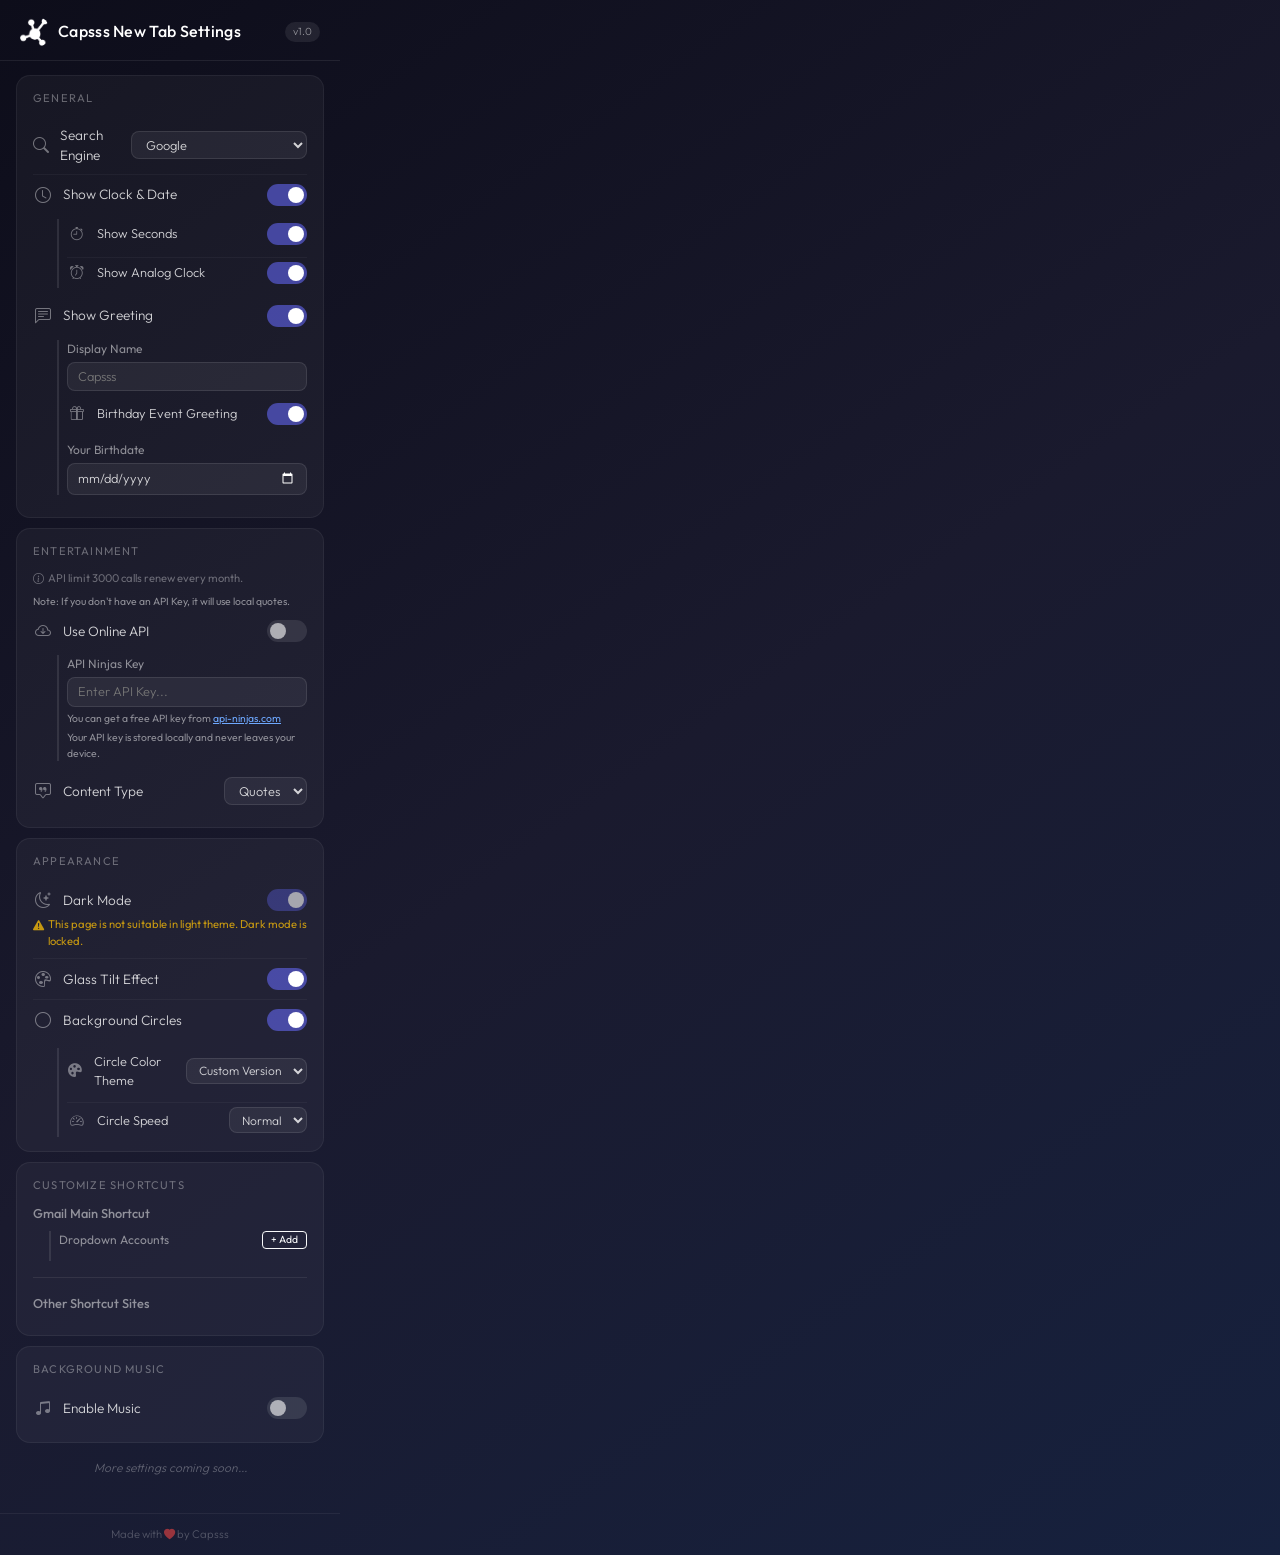
==== popup.html @ 5e03a131 "feat(popup): implement settings management with dynamic UI updates" ====
<!doctype html>
<html lang="en" data-bs-theme="dark">
  <head>
    <meta charset="UTF-8" />
    <meta name="viewport" content="width=device-width, initial-scale=1.0" />
    <link href="/assets/vendors/bootstrap/bootstrap.min.css" rel="stylesheet" />
    <link href="/assets/fonts/family.css" rel="stylesheet" />
    <link rel="stylesheet" href="/assets/vendors/bootstrap/bootstrap-icons.min.css" />
    <link rel="stylesheet" href="/assets/css/liquid-glass.css" />
    <link rel="stylesheet" href="/assets/css/animationKeyframes.css" />
    <link rel="stylesheet" href="/assets/vendors/sweetalert2/sweetalert2.css" />
    <link rel="stylesheet" href="/assets/vendors/sweetalert2/sweetalertBootstrap.css" />
    <title>Settings — Capsss New Tab</title>
    <style>
      *,
      *::before,
      *::after {
        box-sizing: border-box;
        margin: 0;
        padding: 0;
      }

      body {
        font-family: "Outfit", sans-serif;
        width: 340px;
        min-height: 420px;
        background: linear-gradient(145deg, #0d0d1a 0%, #1a1a2e 50%, #16213e 100%);
        color: #fff;
        padding: 0;
        overflow-x: hidden;
      }

      /* Header */
      .popup-header {
        padding: 18px 20px 14px;
        border-bottom: 1px solid rgba(255, 255, 255, 0.08);
        display: flex;
        align-items: center;
        gap: 10px;
      }

      .popup-header img {
        width: 28px;
        height: 28px;
        border-radius: 8px;
      }

      .popup-header h1 {
        font-size: 1rem;
        font-weight: 500;
        margin: 0;
        letter-spacing: 0.3px;
      }

      .popup-header .version-badge {
        font-size: 0.65rem;
        font-weight: 300;
        background: rgba(255, 255, 255, 0.08);
        padding: 2px 8px;
        border-radius: 20px;
        margin-left: auto;
        color: rgba(255, 255, 255, 0.5);
      }

      /* Settings Sections */
      .settings-body {
        padding: 14px 16px;
        display: flex;
        flex-direction: column;
        gap: 10px;
      }

      .settings-section {
        background: rgba(255, 255, 255, 0.04);
        border: 1px solid rgba(255, 255, 255, 0.06);
        border-radius: 14px;
        padding: 14px 16px;
        animation: fadeInUp 0.8s cubic-bezier(0.25, 0.8, 0.25, 1) 0.1s both;
      }

      .settings-section:nth-child(2) {
        animation-delay: 0.2s;
      }

      .settings-section:nth-child(3) {
        animation-delay: 0.3s;
      }

      .settings-section:nth-child(4) {
        animation-delay: 0.4s;
      }

      .settings-section-title {
        font-size: 0.7rem;
        font-weight: 400;
        text-transform: uppercase;
        letter-spacing: 1.2px;
        color: rgba(255, 255, 255, 0.35);
        margin-bottom: 10px;
      }

      .setting-row {
        display: flex;
        align-items: center;
        justify-content: space-between;
        padding: 8px 0;
      }

      .setting-row + .setting-row {
        border-top: 1px solid rgba(255, 255, 255, 0.04);
      }

      .setting-label {
        display: flex;
        align-items: center;
        gap: 10px;
        font-size: 0.85rem;
        font-weight: 300;
        color: rgba(255, 255, 255, 0.8);
      }

      .setting-label i {
        font-size: 1rem;
        opacity: 0.5;
        width: 20px;
        text-align: center;
      }

      .toggle-switch {
        position: relative;
        width: 40px;
        height: 22px;
      }

      .toggle-switch input {
        opacity: 0;
        width: 0;
        height: 0;
      }

      .toggle-slider {
        position: absolute;
        cursor: pointer;
        top: 0;
        left: 0;
        right: 0;
        bottom: 0;
        background: rgba(255, 255, 255, 0.1);
        border-radius: 22px;
        transition: background 0.3s ease;
      }

      .toggle-slider::before {
        content: "";
        position: absolute;
        width: 16px;
        height: 16px;
        left: 3px;
        bottom: 3px;
        background: rgba(255, 255, 255, 0.6);
        border-radius: 50%;
        transition:
          transform 0.3s ease,
          background 0.3s ease;
      }

      .toggle-switch input:checked + .toggle-slider {
        background: rgba(99, 102, 241, 0.6);
      }

      .toggle-switch input:checked + .toggle-slider::before {
        transform: translateX(18px);
        background: #fff;
      }

      .setting-select {
        background: rgba(255, 255, 255, 0.06);
        border: 1px solid rgba(255, 255, 255, 0.1);
        border-radius: 8px;
        color: rgba(255, 255, 255, 0.8);
        font-family: "Outfit", sans-serif;
        font-size: 0.8rem;
        font-weight: 300;
        padding: 4px 10px;
        outline: none;
        cursor: pointer;
        transition: border-color 0.2s ease;
      }

      .setting-select:focus {
        border-color: rgba(99, 102, 241, 0.5);
      }

      .setting-select option {
        background: #1a1a2e;
        color: #fff;
      }

      .popup-footer {
        padding: 12px 16px;
        border-top: 1px solid rgba(255, 255, 255, 0.06);
        text-align: center;
        font-size: 0.7rem;
        font-weight: 300;
        color: rgba(255, 255, 255, 0.25);
      }

      .placeholder-note {
        font-size: 0.75rem;
        font-weight: 300;
        color: rgba(255, 255, 255, 0.3);
        text-align: center;
        padding: 6px 0;
        font-style: italic;
      }

      ::-webkit-scrollbar {
        width: 10px;
        height: 10px;
      }

      ::-webkit-scrollbar-track {
        background: transparent;
      }

      ::-webkit-scrollbar-thumb {
        background: rgba(255, 255, 255, 0.12);
        backdrop-filter: blur(10px);
        -webkit-backdrop-filter: blur(10px);
        border: 1px solid rgba(255, 255, 255, 0.15);
        border-radius: 10px;
        box-shadow: inset 0 0 6px rgba(0, 0, 0, 0.1);
      }

      ::-webkit-scrollbar-thumb:hover {
        background: rgba(255, 255, 255, 0.25);
        border-color: rgba(var(--bs-primary-rgb), 0.4);
      }

      ::-webkit-scrollbar-thumb:active {
        background: rgba(var(--bs-primary-rgb), 0.35);
        border-color: rgba(var(--bs-primary-rgb), 0.6);
      }

      * {
        scrollbar-width: thin;
        scrollbar-color: rgba(255, 255, 255, 0.15) transparent;
      }

      .toggle-switch-sm {
        position: relative;
        width: 32px;
        height: 18px;
        flex-shrink: 0;
      }
      .toggle-switch-sm input {
        opacity: 0;
        width: 0;
        height: 0;
      }
      .toggle-switch-sm .toggle-slider {
        position: absolute;
        cursor: pointer;
        top: 0;
        left: 0;
        right: 0;
        bottom: 0;
        background: rgba(255, 255, 255, 0.1);
        border-radius: 18px;
        transition: background 0.3s ease;
      }
      .toggle-switch-sm .toggle-slider::before {
        content: "";
        position: absolute;
        width: 12px;
        height: 12px;
        left: 3px;
        bottom: 3px;
        background: rgba(255, 255, 255, 0.6);
        border-radius: 50%;
        transition:
          transform 0.3s ease,
          background 0.3s ease;
      }
      .toggle-switch-sm input:checked + .toggle-slider {
        background: rgba(99, 102, 241, 0.6);
      }
      .toggle-switch-sm input:checked + .toggle-slider::before {
        transform: translateX(14px);
        background: #fff;
      }

      .max-height-150 {
        max-height: 150px;
      }
      .max-height-200 {
        max-height: 200px;
      }
      .overflow-y-auto {
        overflow-y: auto;
      }
      .shortcut-editor-item {
        background: rgba(255, 255, 255, 0.03);
        border: 1px solid rgba(255, 255, 255, 0.06);
        transition:
          background 0.2s ease,
          border-color 0.2s ease;
      }
      .shortcut-editor-item:hover {
        background: rgba(255, 255, 255, 0.05);
        border-color: rgba(255, 255, 255, 0.1);
      }
    </style>
  </head>

  <body>
    <div class="popup-header">
      <img src="./assets/images/mainLogo.png" alt="Logo" />
      <h1>Capsss New Tab Settings</h1>
      <span class="version-badge">v1.0</span>
    </div>

    <div class="settings-body">
      <div class="settings-section">
        <div class="settings-section-title">General</div>

        <div class="setting-row">
          <div class="setting-label">
            <i class="bi bi-search"></i>
            <span>Search Engine</span>
          </div>
          <select class="setting-select" id="selectSearchEngine">
            <option value="google" selected>Google</option>
            <option value="bing">Bing</option>
            <option value="duckduckgo">DuckDuckGo</option>
            <option value="youtube">YouTube</option>
            <option value="grok">Grok</option>
            <option value="chatgpt" title="Pre-fills the prompt. Press Enter to submit your query.">[Pre-fill Only] ChatGPT</option>
            <option value="claude" title="Pre-fills the prompt. Press Enter to submit your query.">[Pre-fill Only] Claude</option>
          </select>
        </div>

        <div class="setting-row">
          <div class="setting-label">
            <i class="bi bi-clock"></i>
            <span>Show Clock & Date</span>
          </div>
          <label class="toggle-switch">
            <input type="checkbox" id="toggleDateTime" checked />
            <span class="toggle-slider"></span>
          </label>
        </div>

        <div id="clockSubSettings" class="d-flex flex-column ms-4 ps-2 gap-2 mt-1 mb-2 border-start" style="border-width: 2px !important; border-color: rgba(255, 255, 255, 0.1) !important">
          <div class="py-1 setting-row">
            <div class="setting-label">
              <i class="bi bi-stopwatch" style="font-size: 0.85rem"></i>
              <span style="font-size: 0.8rem">Show Seconds</span>
            </div>
            <label class="toggle-switch">
              <input type="checkbox" id="toggleShowSeconds" checked />
              <span class="toggle-slider"></span>
            </label>
          </div>
          <div class="py-1 setting-row">
            <div class="setting-label">
              <i class="bi bi-alarm" style="font-size: 0.85rem"></i>
              <span style="font-size: 0.8rem">Show Analog Clock</span>
            </div>
            <label class="toggle-switch">
              <input type="checkbox" id="toggleAnalogClock" checked />
              <span class="toggle-slider"></span>
            </label>
          </div>
        </div>

        <div class="setting-row">
          <div class="setting-label">
            <i class="bi bi-chat-left-text"></i>
            <span>Show Greeting</span>
          </div>
          <label class="toggle-switch">
            <input type="checkbox" id="toggleGreeting" checked />
            <span class="toggle-slider"></span>
          </label>
        </div>

        <div id="greetingSubSettings" class="d-flex flex-column ms-4 ps-2 gap-2 mt-1 mb-2 border-start" style="border-width: 2px !important; border-color: rgba(255, 255, 255, 0.1) !important">
          <div class="d-flex flex-column gap-1 w-100">
            <label for="inputDisplayName" class="text-white-50" style="font-size: 0.75rem">Display Name</label>
            <input type="text" id="inputDisplayName" class="w-100 setting-select" placeholder="Capsss" style="font-size: 0.8rem; cursor: text; text-align: left" />
          </div>

          <div class="py-1 setting-row">
            <div class="setting-label">
              <i class="bi bi-gift" style="font-size: 0.85rem"></i>
              <span style="font-size: 0.8rem">Birthday Event Greeting</span>
            </div>
            <label class="toggle-switch">
              <input type="checkbox" id="toggleBirthday" checked />
              <span class="toggle-slider"></span>
            </label>
          </div>

          <div class="d-flex flex-column gap-1 mt-1 w-100" id="birthdayInputContainer">
            <label for="inputBirthdate" class="text-white-50" style="font-size: 0.75rem">Your Birthdate</label>
            <input type="date" id="inputBirthdate" class="w-100 setting-select" style="font-size: 0.8rem; cursor: text; text-align: left; height: 32px" />
          </div>
        </div>
      </div>

      <div class="settings-section">
        <div class="settings-section-title">Entertainment</div>
        <div class="d-flex gap-1 align-items-start" style="font-size: 0.7rem; color: rgba(255, 255, 255, 0.35)">
          <i class="bi bi-info-circle" style="margin-top: 1px"></i>
          <span>API limit 3000 calls renew every month.</span>
        </div>
        <small class="text-white-50" style="font-size: 0.65rem">Note: If you don't have an API Key, it will use local quotes.</small>

        <div class="setting-row">
          <div class="setting-label">
            <i class="bi bi-cloud-arrow-down"></i>
            <span>Use Online API</span>
          </div>
          <label class="toggle-switch">
            <input type="checkbox" id="toggleOnlineApi" />
            <span class="toggle-slider"></span>
          </label>
        </div>

        <div id="apiKeyContainer" class="ms-4 ps-2 border-start d-flex flex-column gap-1 mt-1 mb-2" style="border-width: 2px !important; border-color: rgba(255, 255, 255, 0.1) !important">
          <div class="d-flex flex-column gap-1 w-100">
            <label for="inputApiKey" class="text-white-50" style="font-size: 0.75rem">API Ninjas Key</label>
            <input type="password" id="inputApiKey" class="setting-select w-100" placeholder="Enter API Key..." style="font-size: 0.8rem; cursor: text; text-align: left" />
            <small class="text-white-50" style="font-size: 0.65rem">You can get a free API key from <a href="https://api-ninjas.com/" target="_blank">api-ninjas.com</a></small>
            <small class="text-white-50" style="font-size: 0.65rem">Your API key is stored locally and never leaves your device.</small>
          </div>
        </div>

        <div class="setting-row">
          <div class="setting-label">
            <i class="bi bi-chat-square-quote"></i>
            <span>Content Type</span>
          </div>
          <select class="setting-select" id="selectContentType">
            <option value="quotes" selected>Quotes</option>
            <option value="joke">Jokes</option>
            <option value="riddle">Riddles</option>
            <option value="fact">Facts</option>
          </select>
        </div>
      </div>

      <div class="settings-section">
        <div class="settings-section-title">Appearance</div>

        <div class="setting-row flex-wrap">
          <div class="w-100 d-flex align-items-center justify-content-between">
            <div class="setting-label">
              <i class="bi bi-moon-stars"></i>
              <span>Dark Mode</span>
            </div>
            <label class="toggle-switch" style="opacity: 0.6; cursor: not-allowed">
              <input type="checkbox" id="toggleDarkMode" checked disabled />
              <span class="toggle-slider" style="cursor: not-allowed"></span>
            </label>
          </div>
          <div class="w-100 mt-1 d-flex align-items-start gap-1" style="font-size: 0.7rem; color: rgba(255, 193, 7, 0.75)">
            <i class="bi bi-exclamation-triangle-fill" style="margin-top: 1px"></i>
            <span>This page is not suitable in light theme. Dark mode is locked.</span>
          </div>
        </div>

        <div class="setting-row">
          <div class="setting-label">
            <i class="bi bi-palette"></i>
            <span>Glass Tilt Effect</span>
          </div>
          <label class="toggle-switch">
            <input type="checkbox" id="toggleTilt" checked />
            <span class="toggle-slider"></span>
          </label>
        </div>

        <div class="setting-row">
          <div class="setting-label">
            <i class="bi bi-circle"></i>
            <span>Background Circles</span>
          </div>
          <label class="toggle-switch">
            <input type="checkbox" id="toggleCircles" checked />
            <span class="toggle-slider"></span>
          </label>
        </div>

        <div id="circleSubSettings" class="ms-4 ps-2 border-start d-flex flex-column gap-2 mt-2" style="border-width: 2px !important; border-color: rgba(255, 255, 255, 0.1) !important">
          <div class="setting-row py-1">
            <div class="setting-label">
              <i class="bi bi-palette-fill" style="font-size: 0.85rem"></i>
              <span style="font-size: 0.8rem">Circle Color Theme</span>
            </div>
            <select class="setting-select py-0 px-2" id="selectCircleTheme" style="font-size: 0.75rem; height: 26px">
              <option value="primary">Primary</option>
              <option value="success">Success</option>
              <option value="danger">Danger</option>
              <option value="warning">Warning</option>
              <option value="light">Light</option>
              <option value="dark">Dark</option>
              <option value="cv" selected>Custom Version</option>
              <option value="random">Random</option>
            </select>
          </div>
          <div class="setting-row py-1">
            <div class="setting-label">
              <i class="bi bi-speedometer2" style="font-size: 0.85rem"></i>
              <span style="font-size: 0.8rem">Circle Speed</span>
            </div>
            <select class="setting-select py-0 px-2" id="selectCircleSpeed" style="font-size: 0.75rem; height: 26px">
              <option value="slow">Slow</option>
              <option value="normal" selected>Normal</option>
              <option value="fast">Fast</option>
            </select>
          </div>
        </div>
      </div>

      <div class="settings-section">
        <div class="settings-section-title">Customize Shortcuts</div>

        <div class="border-bottom pb-3 mb-3" style="border-color: rgba(255, 255, 255, 0.08) !important">
          <div class="d-flex justify-content-between align-items-center mb-2">
            <span class="text-white-50" style="font-size: 0.8rem; font-weight: 500">Gmail Main Shortcut</span>
          </div>
          <div class="d-flex flex-column gap-2 mb-2 d-none">
            <div class="d-flex gap-2">
              <input type="text" id="gmailName" class="setting-select w-50 py-1" placeholder="Gmail Name" style="font-size: 0.75rem; text-align: left; cursor: text" />
              <input type="text" id="gmailUrl" class="setting-select w-50 py-1" placeholder="URL (Optional)" style="font-size: 0.75rem; text-align: left; cursor: text" />
            </div>
            <div class="setting-row py-1">
              <div class="setting-label">
                <i class="bi bi-box-arrow-up-right" style="font-size: 0.8rem"></i>
                <span style="font-size: 0.75rem">Open in New Tab</span>
              </div>
              <label class="toggle-switch-sm">
                <input type="checkbox" id="gmailNewTab" />
                <span class="toggle-slider"></span>
              </label>
            </div>
            <div class="setting-row py-1">
              <div class="setting-label">
                <i class="bi bi-list-nested" style="font-size: 0.8rem"></i>
                <span style="font-size: 0.75rem">Enable Dropdown Items</span>
              </div>
              <label class="toggle-switch-sm">
                <input type="checkbox" id="gmailEnableDropdown" checked />
                <span class="toggle-slider"></span>
              </label>
            </div>
          </div>

          <div id="gmailDropdownSubSettings" class="ms-3 ps-2 border-start d-flex flex-column gap-2 mt-2" style="border-width: 2px !important; border-color: rgba(255, 255, 255, 0.1) !important">
            <div class="d-flex justify-content-between align-items-center mb-1">
              <span class="text-white-50" style="font-size: 0.75rem">Dropdown Accounts</span>
              <button type="button" id="addGmailDropdownItemBtn" class="btn btn-sm btn-outline-light py-0 px-2" style="font-size: 0.65rem">+ Add</button>
            </div>
            <div id="gmailDropdownItemsList" class="d-flex flex-column gap-2 max-height-150 overflow-y-auto pr-1">

            </div>
          </div>
        </div>

        <div>
          <div class="d-flex justify-content-between align-items-center mb-2">
            <span class="text-white-50" style="font-size: 0.8rem; font-weight: 500">Other Shortcut Sites</span>
            <button type="button" id="addShortcutBtn" class="btn btn-sm btn-outline-light py-0 px-2 d-none" style="font-size: 0.65rem">+ Add</button>
          </div>
          <div id="shortcutsList" class="d-flex flex-column gap-2 max-height-200 overflow-y-auto pr-1">

          </div>
        </div>
      </div>

      <div class="settings-section">
        <div class="settings-section-title">Background Music</div>

        <div class="setting-row">
          <div class="setting-label">
            <i class="bi bi-music-note-beamed"></i>
            <span>Enable Music</span>
          </div>
          <label class="toggle-switch">
            <input type="checkbox" id="toggleMusicEnabled" />
            <span class="toggle-slider"></span>
          </label>
        </div>

        <div
          id="musicSubSettings"
          class="ms-4 ps-2 border-start d-flex flex-column gap-3 mt-2"
          style="border-width: 2px !important; border-color: rgba(255, 255, 255, 0.1) !important; display: none !important"
        >
          <div class="setting-row py-1">
            <div class="setting-label">
              <i class="bi bi-blockquote-left" style="font-size: 0.85rem"></i>
              <span style="font-size: 0.8rem">Show Lyrics</span>
            </div>
            <label class="toggle-switch">
              <input type="checkbox" id="toggleShowLyrics" checked />
              <span class="toggle-slider"></span>
            </label>
          </div>

          <div class="d-flex flex-column gap-1 w-100">
            <label for="rangeMusicVolume" class="text-white-50 d-flex justify-content-between" style="font-size: 0.75rem">
              <span>Volume</span>
              <span id="musicVolumeLabel">40%</span>
            </label>
            <input type="range" id="rangeMusicVolume" min="0" max="100" value="40" class="w-100" style="accent-color: rgba(99, 102, 241, 0.8); cursor: pointer" />
          </div>

          <div class="d-flex flex-column gap-1 w-100">
            <label for="inputMusicDelay" class="text-white-50" style="font-size: 0.75rem">Start Delay (seconds)</label>
            <input type="number" id="inputMusicDelay" class="setting-select w-100" min="0" max="300" value="15" placeholder="15" style="font-size: 0.8rem; cursor: text; text-align: left" />
          </div>

          <div class="d-flex align-items-start gap-1 mb-2" style="font-size: 0.7rem; color: rgba(255, 255, 255, 0.35)">
            <i class="bi bi-info-circle" style="margin-top: 1px"></i>
            <span>Add .mp3 or .flac files to <code style="color: rgba(99, 102, 241, 0.8)">assets/music/</code> and list them in <code style="color: rgba(99, 102, 241, 0.8)">tracks.json</code>.</span>
          </div>
          <div class="p-2 border border-secondary rounded" style="background: rgba(255, 255, 255, 0.02); border-color: rgba(255, 255, 255, 0.1) !important; font-size: 0.75rem">
            <span class="d-block fw-bold mb-1 text-white-50" style="font-size: 0.75rem"><i class="bi bi-folder2-open"></i> Local Music Tools</span>

            <div class="mb-2 d-flex flex-column gap-1">
              <span class="text-white-50" style="font-size: 0.65rem">Music Folder Path:</span>
              <div class="d-flex align-items-center gap-1">
                <input
                  type="text"
                  id="musicDirPathInput"
                  readonly
                  class="setting-select w-100 py-0 px-2"
                  style="font-size: 0.65rem; height: 24px; text-align: left; cursor: pointer; background: rgba(0, 0, 0, 0.2)"
                  value="Loading path..."
                />
                <button type="button" id="copyMusicPathBtn" class="btn btn-sm btn-outline-light py-0 px-2" style="font-size: 0.65rem; height: 24px" title="Copy path">
                  <i class="bi bi-clipboard"></i>
                </button>
              </div>
            </div>

            <span class="d-block text-white-50 mb-2" style="font-size: 0.7rem"
              >Run <code class="text-info" style="font-size: 0.7rem">manage_music.bat</code> inside the <code class="text-info" style="font-size: 0.7rem">assets/music/</code> folder to:</span
            >
            <ul class="ps-3 mb-0 text-white-50" style="font-size: 0.7rem; list-style-type: disc">
              <li>Open the music folder</li>
              <li>Auto-generate <code class="text-warning" style="font-size: 0.7rem">tracks.json</code></li>
              <li>Manually edit <code class="text-warning" style="font-size: 0.7rem">tracks.json</code></li>
            </ul>
          </div>
          <small class="text-white-50">
            To open your Music folder instantly:<br />
            Press <kbd>Win</kbd> + <kbd>R</kbd>, paste the path above, and press <kbd>Enter</kbd>.
          </small>
        </div>
      </div>

      <p class="placeholder-note">More settings coming soon...</p>
    </div>

    <div class="popup-footer">Made with <i class="bi bi-heart-fill" style="color: rgba(239, 68, 68, 0.6)"></i> by Capsss</div>

    <script src="/assets/vendors/bootstrap/bootstrap.bundle.min.js"></script>
    <script src="/assets/vendors/sweetalert2/sweetalert2.js"></script>
    <script type="module" src="popup.js"></script>
  </body>
</html>
---- assets/fonts/family.css ----
/* latin-ext */
@font-face {
  font-family: 'Outfit';
  font-style: normal;
  font-weight: 200;
  font-display: swap;
  src: url(/assets/fonts/QGYvz_MVcBeNP4NJuktqQ4E.woff2) format('woff2');
  unicode-range: U+0100-02BA, U+02BD-02C5, U+02C7-02CC, U+02CE-02D7, U+02DD-02FF, U+0304, U+0308, U+0329, U+1D00-1DBF, U+1E00-1E9F, U+1EF2-1EFF, U+2020, U+20A0-20AB, U+20AD-20C0, U+2113, U+2C60-2C7F, U+A720-A7FF;
}
/* latin */
@font-face {
  font-family: 'Outfit';
  font-style: normal;
  font-weight: 200;
  font-display: swap;
  src: url(/assets/fonts/QGYvz_MVcBeNP4NJtEtq.woff2) format('woff2');
  unicode-range: U+0000-00FF, U+0131, U+0152-0153, U+02BB-02BC, U+02C6, U+02DA, U+02DC, U+0304, U+0308, U+0329, U+2000-206F, U+20AC, U+2122, U+2191, U+2193, U+2212, U+2215, U+FEFF, U+FFFD;
}
/* latin-ext */
@font-face {
  font-family: 'Outfit';
  font-style: normal;
  font-weight: 300;
  font-display: swap;
  src: url(/assets/fonts/QGYvz_MVcBeNP4NJuktqQ4E.woff2) format('woff2');
  unicode-range: U+0100-02BA, U+02BD-02C5, U+02C7-02CC, U+02CE-02D7, U+02DD-02FF, U+0304, U+0308, U+0329, U+1D00-1DBF, U+1E00-1E9F, U+1EF2-1EFF, U+2020, U+20A0-20AB, U+20AD-20C0, U+2113, U+2C60-2C7F, U+A720-A7FF;
}
/* latin */
@font-face {
  font-family: 'Outfit';
  font-style: normal;
  font-weight: 300;
  font-display: swap;
  src: url(/assets/fonts/QGYvz_MVcBeNP4NJtEtq.woff2) format('woff2');
  unicode-range: U+0000-00FF, U+0131, U+0152-0153, U+02BB-02BC, U+02C6, U+02DA, U+02DC, U+0304, U+0308, U+0329, U+2000-206F, U+20AC, U+2122, U+2191, U+2193, U+2212, U+2215, U+FEFF, U+FFFD;
}
/* latin-ext */
@font-face {
  font-family: 'Outfit';
  font-style: normal;
  font-weight: 400;
  font-display: swap;
  src: url(/assets/fonts/QGYvz_MVcBeNP4NJuktqQ4E.woff2) format('woff2');
  unicode-range: U+0100-02BA, U+02BD-02C5, U+02C7-02CC, U+02CE-02D7, U+02DD-02FF, U+0304, U+0308, U+0329, U+1D00-1DBF, U+1E00-1E9F, U+1EF2-1EFF, U+2020, U+20A0-20AB, U+20AD-20C0, U+2113, U+2C60-2C7F, U+A720-A7FF;
}
/* latin */
@font-face {
  font-family: 'Outfit';
  font-style: normal;
  font-weight: 400;
  font-display: swap;
  src: url(/assets/fonts/QGYvz_MVcBeNP4NJtEtq.woff2) format('woff2');
  unicode-range: U+0000-00FF, U+0131, U+0152-0153, U+02BB-02BC, U+02C6, U+02DA, U+02DC, U+0304, U+0308, U+0329, U+2000-206F, U+20AC, U+2122, U+2191, U+2193, U+2212, U+2215, U+FEFF, U+FFFD;
}
/* latin-ext */
@font-face {
  font-family: 'Outfit';
  font-style: normal;
  font-weight: 500;
  font-display: swap;
  src: url(/assets/fonts/QGYvz_MVcBeNP4NJuktqQ4E.woff2) format('woff2');
  unicode-range: U+0100-02BA, U+02BD-02C5, U+02C7-02CC, U+02CE-02D7, U+02DD-02FF, U+0304, U+0308, U+0329, U+1D00-1DBF, U+1E00-1E9F, U+1EF2-1EFF, U+2020, U+20A0-20AB, U+20AD-20C0, U+2113, U+2C60-2C7F, U+A720-A7FF;
}
/* latin */
@font-face {
  font-family: 'Outfit';
  font-style: normal;
  font-weight: 500;
  font-display: swap;
  src: url(/assets/fonts/QGYvz_MVcBeNP4NJtEtq.woff2) format('woff2');
  unicode-range: U+0000-00FF, U+0131, U+0152-0153, U+02BB-02BC, U+02C6, U+02DA, U+02DC, U+0304, U+0308, U+0329, U+2000-206F, U+20AC, U+2122, U+2191, U+2193, U+2212, U+2215, U+FEFF, U+FFFD;
}
/* latin-ext */
@font-face {
  font-family: 'Outfit';
  font-style: normal;
  font-weight: 600;
  font-display: swap;
  src: url(/assets/fonts/QGYvz_MVcBeNP4NJuktqQ4E.woff2) format('woff2');
  unicode-range: U+0100-02BA, U+02BD-02C5, U+02C7-02CC, U+02CE-02D7, U+02DD-02FF, U+0304, U+0308, U+0329, U+1D00-1DBF, U+1E00-1E9F, U+1EF2-1EFF, U+2020, U+20A0-20AB, U+20AD-20C0, U+2113, U+2C60-2C7F, U+A720-A7FF;
}
/* latin */
@font-face {
  font-family: 'Outfit';
  font-style: normal;
  font-weight: 600;
  font-display: swap;
  src: url(/assets/fonts/QGYvz_MVcBeNP4NJtEtq.woff2) format('woff2');
  unicode-range: U+0000-00FF, U+0131, U+0152-0153, U+02BB-02BC, U+02C6, U+02DA, U+02DC, U+0304, U+0308, U+0329, U+2000-206F, U+20AC, U+2122, U+2191, U+2193, U+2212, U+2215, U+FEFF, U+FFFD;
}/* latin-ext */
@font-face {
  font-family: 'Outfit';
  font-style: normal;
  font-weight: 200;
  font-display: swap;
  src: url(/assets/fonts/QGYvz_MVcBeNP4NJuktqQ4E.woff2) format('woff2');
  unicode-range: U+0100-02BA, U+02BD-02C5, U+02C7-02CC, U+02CE-02D7, U+02DD-02FF, U+0304, U+0308, U+0329, U+1D00-1DBF, U+1E00-1E9F, U+1EF2-1EFF, U+2020, U+20A0-20AB, U+20AD-20C0, U+2113, U+2C60-2C7F, U+A720-A7FF;
}
/* latin */
@font-face {
  font-family: 'Outfit';
  font-style: normal;
  font-weight: 200;
  font-display: swap;
  src: url(/assets/fonts/QGYvz_MVcBeNP4NJtEtq.woff2) format('woff2');
  unicode-range: U+0000-00FF, U+0131, U+0152-0153, U+02BB-02BC, U+02C6, U+02DA, U+02DC, U+0304, U+0308, U+0329, U+2000-206F, U+20AC, U+2122, U+2191, U+2193, U+2212, U+2215, U+FEFF, U+FFFD;
}
/* latin-ext */
@font-face {
  font-family: 'Outfit';
  font-style: normal;
  font-weight: 300;
  font-display: swap;
  src: url(/assets/fonts/QGYvz_MVcBeNP4NJuktqQ4E.woff2) format('woff2');
  unicode-range: U+0100-02BA, U+02BD-02C5, U+02C7-02CC, U+02CE-02D7, U+02DD-02FF, U+0304, U+0308, U+0329, U+1D00-1DBF, U+1E00-1E9F, U+1EF2-1EFF, U+2020, U+20A0-20AB, U+20AD-20C0, U+2113, U+2C60-2C7F, U+A720-A7FF;
}
/* latin */
@font-face {
  font-family: 'Outfit';
  font-style: normal;
  font-weight: 300;
  font-display: swap;
  src: url(/assets/fonts/QGYvz_MVcBeNP4NJtEtq.woff2) format('woff2');
  unicode-range: U+0000-00FF, U+0131, U+0152-0153, U+02BB-02BC, U+02C6, U+02DA, U+02DC, U+0304, U+0308, U+0329, U+2000-206F, U+20AC, U+2122, U+2191, U+2193, U+2212, U+2215, U+FEFF, U+FFFD;
}
/* latin-ext */
@font-face {
  font-family: 'Outfit';
  font-style: normal;
  font-weight: 400;
  font-display: swap;
  src: url(/assets/fonts/QGYvz_MVcBeNP4NJuktqQ4E.woff2) format('woff2');
  unicode-range: U+0100-02BA, U+02BD-02C5, U+02C7-02CC, U+02CE-02D7, U+02DD-02FF, U+0304, U+0308, U+0329, U+1D00-1DBF, U+1E00-1E9F, U+1EF2-1EFF, U+2020, U+20A0-20AB, U+20AD-20C0, U+2113, U+2C60-2C7F, U+A720-A7FF;
}
/* latin */
@font-face {
  font-family: 'Outfit';
  font-style: normal;
  font-weight: 400;
  font-display: swap;
  src: url(/assets/fonts/QGYvz_MVcBeNP4NJtEtq.woff2) format('woff2');
  unicode-range: U+0000-00FF, U+0131, U+0152-0153, U+02BB-02BC, U+02C6, U+02DA, U+02DC, U+0304, U+0308, U+0329, U+2000-206F, U+20AC, U+2122, U+2191, U+2193, U+2212, U+2215, U+FEFF, U+FFFD;
}
/* latin-ext */
@font-face {
  font-family: 'Outfit';
  font-style: normal;
  font-weight: 500;
  font-display: swap;
  src: url(/assets/fonts/QGYvz_MVcBeNP4NJuktqQ4E.woff2) format('woff2');
  unicode-range: U+0100-02BA, U+02BD-02C5, U+02C7-02CC, U+02CE-02D7, U+02DD-02FF, U+0304, U+0308, U+0329, U+1D00-1DBF, U+1E00-1E9F, U+1EF2-1EFF, U+2020, U+20A0-20AB, U+20AD-20C0, U+2113, U+2C60-2C7F, U+A720-A7FF;
}
/* latin */
@font-face {
  font-family: 'Outfit';
  font-style: normal;
  font-weight: 500;
  font-display: swap;
  src: url(/assets/fonts/QGYvz_MVcBeNP4NJtEtq.woff2) format('woff2');
  unicode-range: U+0000-00FF, U+0131, U+0152-0153, U+02BB-02BC, U+02C6, U+02DA, U+02DC, U+0304, U+0308, U+0329, U+2000-206F, U+20AC, U+2122, U+2191, U+2193, U+2212, U+2215, U+FEFF, U+FFFD;
}
/* latin-ext */
@font-face {
  font-family: 'Outfit';
  font-style: normal;
  font-weight: 600;
  font-display: swap;
  src: url(/assets/fonts/QGYvz_MVcBeNP4NJuktqQ4E.woff2) format('woff2');
  unicode-range: U+0100-02BA, U+02BD-02C5, U+02C7-02CC, U+02CE-02D7, U+02DD-02FF, U+0304, U+0308, U+0329, U+1D00-1DBF, U+1E00-1E9F, U+1EF2-1EFF, U+2020, U+20A0-20AB, U+20AD-20C0, U+2113, U+2C60-2C7F, U+A720-A7FF;
}
/* latin */
@font-face {
  font-family: 'Outfit';
  font-style: normal;
  font-weight: 600;
  font-display: swap;
  src: url(/assets/fonts/QGYvz_MVcBeNP4NJtEtq.woff2) format('woff2');
  unicode-range: U+0000-00FF, U+0131, U+0152-0153, U+02BB-02BC, U+02C6, U+02DA, U+02DC, U+0304, U+0308, U+0329, U+2000-206F, U+20AC, U+2122, U+2191, U+2193, U+2212, U+2215, U+FEFF, U+FFFD;
}
---- assets/css/liquid-glass.css ----
@import url(/assets/vendors/bootstrap/bootstrap.min.css);


:root {
  --lg-blur: 20px;
  --lg-saturate: 180%;
  --lg-border: 1px solid rgba(var(--bs-body-color-rgb), 0.2);
  --lg-shadow: 0 8px 32px 0 rgba(0, 0, 0, 0.15);
  --lg-bg: rgba(var(--bs-body-bg-rgb), 0.1);
  --lg-bg-dark: rgba(0, 0, 0, 0.3);
  --lg-radius: 24px;
  --lg-tilt-x: 0deg;
  --lg-tilt-y: 0deg;
  --mx: 50%;
  --my: 50%;
}

.liquid-glass {
  position: relative;
  background: var(--lg-bg);
  backdrop-filter: blur(var(--lg-blur)) saturate(var(--lg-saturate));
  -webkit-backdrop-filter: blur(var(--lg-blur)) saturate(var(--lg-saturate));
  border: var(--lg-border);
  box-shadow: var(--lg-shadow);
  border-radius: var(--lg-radius);
  color: var(--lg-text);
  overflow: hidden;
  z-index: 1;
  transform: rotateX(var(--lg-tilt-x)) rotateY(var(--lg-tilt-y));
  transform-style: preserve-3d;
  backface-visibility: hidden;
  -webkit-backface-visibility: hidden;
  -webkit-font-smoothing: antialiased;
  -moz-osx-font-smoothing: grayscale;
  will-change: transform;
}

.liquid-glass::after {
  content: "";
  position: absolute;
  inset: 0;
  background: radial-gradient(circle at var(--mx) var(--my),
      rgba(255, 255, 255, 0.10) 0%,
      transparent 50%);
  opacity: 0;
  pointer-events: none;
  z-index: 3;
}

.liquid-glass:hover::after,
.liquid-glass.lg-active::after {
  opacity: 1;
}

.liquid-glass::before {
  content: "";
  position: absolute;
  top: 0;
  left: 0;
  right: 0;
  bottom: 0;
  background: linear-gradient(135deg,
      rgba(255, 255, 255, 0.2) 0%,
      rgba(255, 255, 255, 0) 40%,
      rgba(255, 255, 255, 0) 60%,
      rgba(255, 255, 255, 0.1) 100%);
  pointer-events: none;
  z-index: -1;
}

.lg-button {
  --bs-bg-opacity: 0.1;
  display: inline-flex;
  align-items: center;
  justify-content: center;
  cursor: pointer;
  border-radius: 100px;
  background: rgba(255, 255, 255, var(--bs-bg-opacity));
  border: 1px solid rgba(255, 255, 255, 0.2);
  backdrop-filter: blur(10px);
  -webkit-backdrop-filter: blur(10px);
  transition: all 0.3s cubic-bezier(0.4, 0, 0.2, 1);
  text-decoration: none;
}

.lg-button[class*="primary"] {
  background: rgba(var(--bs-primary-rgb), 0.5);
}

.lg-button[class*="warning"] {
  background: rgba(var(--bs-warning-rgb), 0.5);
}

.lg-button[class*="danger"] {
  background: rgba(var(--bs-danger-rgb), 0.5);
}

.lg-button[class*="info"] {
  background: rgba(var(--bs-info-rgb), 0.5);
}

.lg-button[class*="success"] {
  background: rgba(var(--bs-success-rgb), 0.5);
}

.lg-button[class*="secondary"] {
  background: rgba(var(--bs-secondary-rgb), 0.5);
}

.lg-button[class*="light"] {
  background: rgba(var(--bs-light-rgb), 0.5);
}

.lg-button[class*="dark"] {
  background: rgba(var(--bs-dark-rgb), 0.5);
}


.lg-button:hover {
  border-color: rgba(var(--bs-body-color-rgb), 0.3);
  background: rgba(var(--bs-body-bg-rgb), 0.15);
  color: var(--bs-body-color-rgb);
  box-shadow: var(--lg-shadow);
}

.lg-button[class*="primary"]:hover {
  background: rgba(var(--bs-primary-rgb), 0.3);
  color: var(--bs-body-color);
}

.lg-button:active {
  transform: scale(0.95);
}

.liquid-glass-dark {
  background: var(--lg-bg-dark);
  border-color: rgba(var(--bs-body-color-rgb), 0.1);
}

.liquid-glass-interactive:hover {
  box-shadow: 0 10px 30px 0 rgba(var(--bs-body-color-rgb), 0.1);
  background: rgba(var(--bs-body-bg-rgb), 0.5);
}

.liquid-glass-interactive:active {
  transform: scale(0.99);
}

.lg-depth-1 {
  --lg-blur: 10px;
}

.lg-depth-2 {
  --lg-blur: 20px;
}

.lg-depth-3 {
  --lg-blur: 40px;
}

.lg-input {
  display: block;
  width: 100%;
  padding: 0.75rem 1rem;
  background: rgba(var(--bs-body-bg-rgb), 0.05);
  backdrop-filter: blur(10px);
  -webkit-backdrop-filter: blur(10px);
  border: 1px solid rgba(var(--bs-body-color-rgb), 0.15);
  border-radius: 12px;
  color: var(--bs-body-color);
  font-family: inherit;
  font-size: 1rem;
  line-height: 1.5;
  transition: all 0.3s cubic-bezier(0.4, 0, 0.2, 1);
  box-shadow: inset 0 2px 4px rgba(0, 0, 0, 0.05);
}

.lg-input::placeholder {
  color: rgba(var(--bs-body-color-rgb), 0.5);
  opacity: 1;
}

.lg-input:hover {
  background: rgba(var(--bs-body-bg-rgb), 0.08);
  border-color: rgba(var(--bs-body-color-rgb), 0.25);
}

.lg-input:focus {
  outline: none;
  background: rgba(var(--bs-body-bg-rgb), 0.1);
  border-color: rgba(var(--bs-primary-rgb), 0.5);
  box-shadow: inset 0 2px 4px rgba(0, 0, 0, 0.05),
    0 0 0 3px rgba(var(--bs-primary-rgb), 0.1);
}

.lg-input:disabled,
.lg-input[readonly] {
  background: rgba(var(--bs-body-bg-rgb), 0.03);
  color: rgba(var(--bs-body-color-rgb), 0.6);
  cursor: not-allowed;
  opacity: 0.7;
}

.lg-input-group {
  position: relative;
  display: inline-flex;
  width: 100%;
}

.lg-input-group .lg-input {
  flex: 1;
}

.lg-input.lg-input-error {
  border-color: rgba(var(--bs-danger-rgb), 0.5);
}

.lg-input.lg-input-error:focus {
  border-color: rgba(var(--bs-danger-rgb), 0.7);
  box-shadow: inset 0 2px 4px rgba(0, 0, 0, 0.05),
    0 0 0 3px rgba(var(--bs-danger-rgb), 0.1);
}

.lg-select {
  display: block;
  width: 100%;
  padding: 0.75rem 1rem;
  padding-right: 2.5rem;
  background: rgba(var(--bs-body-bg-rgb), 0.05) url("data:image/svg+xml,%3csvg xmlns='http://www.w3.org/2000/svg' viewBox='0 0 16 16'%3e%3cpath fill='none' stroke='%23343a40' stroke-linecap='round' stroke-linejoin='round' stroke-width='2' d='M2 5l6 6 6-6'/%3e%3c/svg%3e") no-repeat right 1rem center;
  background-size: 1rem;
  backdrop-filter: blur(10px);
  -webkit-backdrop-filter: blur(10px);
  border: 1px solid rgba(var(--bs-body-color-rgb), 0.15);
  border-radius: 12px;
  color: var(--bs-body-color);
  font-family: inherit;
  font-size: 1rem;
  line-height: 1.5;
  transition: all 0.3s cubic-bezier(0.4, 0, 0.2, 1);
  box-shadow: inset 0 2px 4px rgba(0, 0, 0, 0.05);
  appearance: none;
  -webkit-appearance: none;
  -moz-appearance: none;
}

.lg-select:hover {
  background-color: rgba(var(--bs-body-bg-rgb), 0.08);
  border-color: rgba(var(--bs-body-color-rgb), 0.25);
  background-image: url("data:image/svg+xml,%3csvg xmlns='http://www.w3.org/2000/svg' viewBox='0 0 16 16'%3e%3cpath fill='none' stroke='%23343a40' stroke-linecap='round' stroke-linejoin='round' stroke-width='2' d='M2 5l6 6 6-6'/%3e%3c/svg%3e");
  background-repeat: no-repeat;
  background-position: right 1rem center;
}

.lg-select:focus {
  outline: none;
  background-color: rgba(var(--bs-body-bg-rgb), 0.1);
  border-color: rgba(var(--bs-primary-rgb), 0.5);
  box-shadow: inset 0 2px 4px rgba(0, 0, 0, 0.05),
    0 0 0 3px rgba(var(--bs-primary-rgb), 0.1);
  background-image: url("data:image/svg+xml,%3csvg xmlns='http://www.w3.org/2000/svg' viewBox='0 0 16 16'%3e%3cpath fill='none' stroke='%230d6efd' stroke-linecap='round' stroke-linejoin='round' stroke-width='2' d='M2 5l6 6 6-6'/%3e%3c/svg%3e");
  background-repeat: no-repeat;
  background-position: right 1rem center;
}

.lg-select:disabled {
  background-color: rgba(var(--bs-body-bg-rgb), 0.03);
  color: rgba(var(--bs-body-color-rgb), 0.6);
  cursor: not-allowed;
  opacity: 0.7;
}

@media (prefers-color-scheme: light) {
  .lg-select option {
    background: var(--bs-light);
    color: var(--bs-dark);
  }

  .lg-select option:checked {
    background: rgba(var(--bs-primary-rgb), 0.2);
    color: var(--bs-dark);
  }
}

@media (prefers-color-scheme: dark) {
  .lg-select option {
    background: var(--bs-dark);
    color: var(--bs-light);
  }

  .lg-select option:checked {
    background: rgba(var(--bs-primary-rgb), 0.4);
    color: var(--bs-light);
  }
}

.dark .lg-select option {
  background: var(--bs-dark);
  color: var(--bs-light);
}

.dark .lg-select option:checked {
  background: rgba(var(--bs-primary-rgb), 0.4);
  color: var(--bs-light);
}

.light .lg-select option {
  background: var(--bs-light);
  color: var(--bs-dark);
}

.light .lg-select option:checked {
  background: rgba(var(--bs-primary-rgb), 0.2);
  color: var(--bs-dark);
}

.lg-checkbox,
.lg-radio {
  --checkbox-size: 1.25rem;
  position: relative;
  display: inline-flex;
  align-items: center;
  gap: 0.5rem;
  margin-right: 0.75rem;
  margin-bottom: 0.5rem;
  cursor: pointer;
  user-select: none;
}

.lg-checkbox input[type="checkbox"],
.lg-radio input[type="radio"] {
  appearance: none;
  -webkit-appearance: none;
  -moz-appearance: none;
  position: relative;
  width: var(--checkbox-size);
  height: var(--checkbox-size);
  background: rgba(var(--bs-body-bg-rgb), 0.05);
  backdrop-filter: blur(10px);
  -webkit-backdrop-filter: blur(10px);
  border: 1.5px solid rgba(var(--bs-body-color-rgb), 0.2);
  border-radius: 6px;
  cursor: pointer;
  transition: all 0.3s cubic-bezier(0.4, 0, 0.2, 1);
  box-shadow: inset 0 2px 4px rgba(0, 0, 0, 0.05);
  flex-shrink: 0;
}

.lg-radio input[type="radio"] {
  border-radius: 50%;
}

.lg-checkbox input[type="checkbox"]:hover,
.lg-radio input[type="radio"]:hover {
  background: rgba(var(--bs-body-bg-rgb), 0.1);
  border-color: rgba(var(--bs-body-color-rgb), 0.3);
}

.lg-checkbox input[type="checkbox"]:checked,
.lg-radio input[type="radio"]:checked {
  background: rgba(var(--bs-primary-rgb), 0.3);
  border-color: rgba(var(--bs-primary-rgb), 0.6);
  box-shadow: inset 0 2px 4px rgba(0, 0, 0, 0.05),
    0 0 0 3px rgba(var(--bs-primary-rgb), 0.1);
}

.lg-checkbox input[type="checkbox"]:checked::after {
  content: "✓";
  position: absolute;
  left: 50%;
  top: 50%;
  transform: translate(-50%, -50%);
  color: rgba(var(--bs-primary-rgb), 1);
  font-size: 0.8rem;
  font-weight: bold;
  line-height: 1;
}

.lg-radio input[type="radio"]:checked::after {
  content: "";
  position: absolute;
  left: 50%;
  top: 50%;
  width: 0.5rem;
  height: 0.5rem;
  background: rgba(var(--bs-primary-rgb), 0.9);
  border-radius: 50%;
  transform: translate(-50%, -50%);
}

.lg-checkbox input[type="checkbox"]:focus,
.lg-radio input[type="radio"]:focus {
  outline: none;
  box-shadow: inset 0 2px 4px rgba(0, 0, 0, 0.05),
    0 0 0 3px rgba(var(--bs-primary-rgb), 0.2);
}

.lg-checkbox input[type="checkbox"]:disabled,
.lg-radio input[type="radio"]:disabled {
  background: rgba(var(--bs-body-bg-rgb), 0.03);
  border-color: rgba(var(--bs-body-color-rgb), 0.1);
  cursor: not-allowed;
  opacity: 0.6;
}

.lg-checkbox label,
.lg-radio label {
  margin: 0;
  cursor: pointer;
  transition: color 0.2s ease;
  user-select: none;
}

.lg-checkbox:hover label,
.lg-radio:hover label {
  color: var(--bs-primary);
}

@keyframes slideInAlert {
  from {
    opacity: 0;
    transform: translateY(-20px);
  }

  to {
    opacity: 1;
    transform: translateY(0);
  }
}

@keyframes slideOutAlert {
  from {
    opacity: 1;
    transform: translateY(0);
  }

  to {
    opacity: 0;
    transform: translateY(-20px);
  }
}

.alert-lg-danger,
.alert-lg-warning,
.alert-lg-info,
.alert-lg-success {
  padding: 1rem 1.5rem;
  background: rgba(var(--bs-body-bg-rgb), 0.08);
  backdrop-filter: blur(10px);
  -webkit-backdrop-filter: blur(10px);
  border: 1px solid rgba(var(--bs-body-color-rgb), 0.15);
  border-radius: 12px;
  color: var(--bs-body-color);
  font-size: 0.95rem;
  line-height: 1.5;
  box-shadow: inset 0 2px 4px rgba(0, 0, 0, 0.05);
  transition: all 0.3s cubic-bezier(0.4, 0, 0.2, 1);
  margin: 0;
  animation: slideInAlert 0.4s cubic-bezier(0.34, 1.56, 0.64, 1);
}

.alert-lg-danger.alert-closing,
.alert-lg-warning.alert-closing,
.alert-lg-info.alert-closing,
.alert-lg-success.alert-closing {
  animation: slideOutAlert 0.4s cubic-bezier(0.34, 1.56, 0.64, 1);
}

.alert-lg-danger:hover,
.alert-lg-warning:hover,
.alert-lg-info:hover,
.alert-lg-success:hover {
  box-shadow: inset 0 2px 4px rgba(0, 0, 0, 0.05),
    0 4px 12px rgba(0, 0, 0, 0.1);
}

.alert-lg-danger {
  background: rgba(var(--bs-danger-rgb), 0.20);
}

.alert-lg-danger:hover {
  background: rgba(var(--bs-danger-rgb), 0.25);
  border-color: rgba(var(--bs-danger-rgb), 0.30);
}

.alert-lg-warning {
  background: rgba(var(--bs-warning-rgb), 0.20);
}

.alert-lg-warning:hover {
  background: rgba(var(--bs-warning-rgb), 0.25);
  border-color: rgba(var(--bs-warning-rgb), 0.30);
}

.alert-lg-info {
  background: rgba(var(--bs-info-rgb), 0.20);
}

.alert-lg-info:hover {
  background: rgba(var(--bs-info-rgb), 0.25);
  border-color: rgba(var(--bs-info-rgb), 0.30);
}

.alert-lg-success {
  background: rgba(var(--bs-success-rgb), 0.30);
}

.alert-lg-success:hover {
  background: rgba(var(--bs-success-rgb), 0.35);
  border-color: rgba(var(--bs-success-rgb), 0.40);
}

.alert-lg-danger .btn-close,
.alert-lg-warning .btn-close,
.alert-lg-info .btn-close,
.alert-lg-success .btn-close {
  opacity: 0.7;
  filter: invert(0);
  transition: opacity 0.2s ease;
}

.alert-lg-danger .btn-close:hover,
.alert-lg-warning .btn-close:hover,
.alert-lg-info .btn-close:hover,
.alert-lg-success .btn-close:hover {
  opacity: 1;
}

.alert-lg-danger .alert-message,
.alert-lg-warning .alert-message,
.alert-lg-info .alert-message,
.alert-lg-success .alert-message {
  margin: 0;
  font-size: 0.95rem;
  line-height: 1.5;
  text-align: start;
}

.alert-lg-danger .alert-content,
.alert-lg-warning .alert-content,
.alert-lg-info .alert-content,
.alert-lg-success .alert-content {
  flex: 1;
}

.alert-lg-danger .alert-title,
.alert-lg-warning .alert-title,
.alert-lg-info .alert-title,
.alert-lg-success .alert-title {
  font-weight: 600;
  margin-bottom: 0.25rem;
  font-size: 1rem;
}

/* Alert with Icon (Flex Layout) */
.alert-lg-danger.alert-with-icon,
.alert-lg-warning.alert-with-icon,
.alert-lg-info.alert-with-icon,
.alert-lg-success.alert-with-icon {
  display: flex;
  align-items: center;
  gap: 1rem;
}

.alert-lg-danger.alert-with-icon .alert-icon,
.alert-lg-warning.alert-with-icon .alert-icon,
.alert-lg-info.alert-with-icon .alert-icon,
.alert-lg-success.alert-with-icon .alert-icon {
  flex-shrink: 0;
  font-size: 1.5rem;
  line-height: 1;
}

.alert-lg-danger.alert-with-icon .alert-icon {
  color: rgba(var(--bs-danger-rgb), 1);
}

.alert-lg-warning.alert-with-icon .alert-icon {
  color: rgba(var(--bs-warning-rgb), 1);
}

.alert-lg-info.alert-with-icon .alert-icon {
  color: rgba(var(--bs-info-rgb), 1);
}

.alert-lg-success.alert-with-icon .alert-icon {
  color: rgba(var(--bs-success-rgb), 1);
}

.lg-offcanvas {
  background: var(--lg-bg);
  backdrop-filter: blur(var(--lg-blur)) saturate(var(--lg-saturate));
  -webkit-backdrop-filter: blur(var(--lg-blur)) saturate(var(--lg-saturate));
  border: var(--lg-border);
  box-shadow: var(--lg-shadow);
  border-radius: var(--lg-radius);
}

@media (max-width: 575.98px) {

  .offcanvas-start.lg-offcanvas,
  .offcanvas-end.lg-offcanvas {
    width: 100% !important;
    max-width: 100vw;
    border-radius: 0;
  }

  .offcanvas-top.lg-offcanvas,
  .offcanvas-bottom.lg-offcanvas {
    height: auto;
    max-height: 100vh;
    border-radius: 0;
  }
}

@media (max-width: 767.98px) {
  .offcanvas.lg-offcanvas {
    border-radius: 0;
  }

  .offcanvas-start.lg-offcanvas,
  .offcanvas-end.lg-offcanvas {
    width: 100% !important;
  }
}
---- assets/css/animationKeyframes.css ----
@keyframes moving {
  50% {
    width: 100%;
  }

  100% {
    width: 0;
    right: 0;
    left: unset;
  }
}

@keyframes fadeIn {
  from {
    opacity: 0;
  }

  to {
    opacity: 1;
  }
}

@keyframes fadeInDown {
  from {
    opacity: 0;
    transform: translateY(-25px);
  }

  to {
    opacity: 1;
    transform: translateY(0);
  }
}

@keyframes fadeInUp {
  from {
    opacity: 0;
    transform: translateY(25px);
  }

  to {
    opacity: 1;
    transform: translateY(0);
  }
}

@keyframes equalizer {
  0%,
  100% {
    transform: scaleY(0.4);
  }
  50% {
    transform: scaleY(1);
  }
}

@keyframes marqueeScroll {
  0% {
    transform: translateX(0);
  }
  30% {
    transform: translateX(0);
  }
  70% {
    transform: translateX(calc(-100% + 180px));
  }
  100% {
    transform: translateX(0);
  }
}

@keyframes fadeInRight {
  from {
    opacity: 0;
    transform: translateX(20px);
  }
  to {
    opacity: 1;
    transform: translateX(0);
  }
}

@keyframes fadeInLeft {
  from {
    opacity: 0;
    transform: translateX(-20px);
  }
  to {
    opacity: 1;
    transform: translateX(0);
  }
}

@keyframes circle1Path {
  0% {
    transform: translate(-50%, -50%) scale(1) rotate(0deg); 
    width: 30vw;
    height: 30vw;
  }
  100% {
    transform: translate(-50%, -50%) translate(12vw, -25vh) scale(2.3) rotate(360deg);
    width: 100vw;
    height: 100vw;
  }
}

@keyframes circle2Path {
  0% {
    transform: translate(-50%, -50%) scale(0.95) rotate(0deg);
    width: 20vw;
    height: 20vw;
  }
  100% {
    transform: translate(-50%, -50%) translate(-32vw, -18vh) scale(2.5) rotate(-360deg);
    width: 80vw;
    height: 80vw;
  }
}

@keyframes circle3Path {
  0% {
    transform: translate(-50%, -50%) scale(0.9) rotate(0deg);
    width: 20vw;
    height: 20vw;
  }
  100% {
    transform: translate(-50%, -50%) translate(25vw, -42vh) scale(3.0) rotate(360deg);
    width: 120vw;
    height: 120vw;
  }
}

@keyframes fadeCircleIn-default {
  0% { opacity: 0; }
  100% { opacity: 1; }
}

@keyframes fadeCircleIn-subtle {
  0% { opacity: 0; }
  100% { opacity: 0.5; }
}

@keyframes fadeCircleIn-minimal {
  0% { opacity: 0; }
  100% { opacity: 0.2; }
}
---- assets/vendors/sweetalert2/sweetalertBootstrap.css ----
@keyframes showSweetAlert {
  0% {
    transform: scale(0.7);
  }
  45% {
    transform: scale(1.05);
  }
  80% {
    transform: scale(0.95);
  }
  100% {
    transform: scale(1);
  }
}
@keyframes hideSweetAlert {
  0% {
    transform: scale(1);
  }
  100% {
    transform: scale(0.5);
  }
}
@keyframes slideFromTop {
  0% {
    top: 0%;
  }
  100% {
    top: 50%;
  }
}
@keyframes slideToTop {
  0% {
    top: 50%;
  }
  100% {
    top: 0%;
  }
}
@keyframes slideFromBottom {
  0% {
    top: 70%;
  }
  100% {
    top: 50%;
  }
}
@keyframes slideToBottom {
  0% {
    top: 50%;
  }
  100% {
    top: 70%;
  }
}
.showSweetAlert {
  animation: showSweetAlert 0.3s;
}
.showSweetAlert[data-animation=none] {
  animation: none;
}
.showSweetAlert[data-animation=slide-from-top] {
  animation: slideFromTop 0.3s;
}
.showSweetAlert[data-animation=slide-from-bottom] {
  animation: slideFromBottom 0.3s;
}
.hideSweetAlert {
  animation: hideSweetAlert 0.3s;
}
.hideSweetAlert[data-animation=none] {
  animation: none;
}
.hideSweetAlert[data-animation=slide-from-top] {
  animation: slideToTop 0.3s;
}
.hideSweetAlert[data-animation=slide-from-bottom] {
  animation: slideToBottom 0.3s;
}
@keyframes animateSuccessTip {
  0% {
    width: 0;
    left: 1px;
    top: 19px;
  }
  54% {
    width: 0;
    left: 1px;
    top: 19px;
  }
  70% {
    width: 50px;
    left: -8px;
    top: 37px;
  }
  84% {
    width: 17px;
    left: 21px;
    top: 48px;
  }
  100% {
    width: 25px;
    left: 14px;
    top: 45px;
  }
}
@keyframes animateSuccessLong {
  0% {
    width: 0;
    right: 46px;
    top: 54px;
  }
  65% {
    width: 0;
    right: 46px;
    top: 54px;
  }
  84% {
    width: 55px;
    right: 0px;
    top: 35px;
  }
  100% {
    width: 47px;
    right: 8px;
    top: 38px;
  }
}
@keyframes rotatePlaceholder {
  0% {
    transform: rotate(-45deg);
  }
  5% {
    transform: rotate(-45deg);
  }
  12% {
    transform: rotate(-405deg);
  }
  100% {
    transform: rotate(-405deg);
  }
}
.animateSuccessTip {
  animation: animateSuccessTip 0.75s;
}
.animateSuccessLong {
  animation: animateSuccessLong 0.75s;
}
.sa-icon.sa-success.animate::after {
  animation: rotatePlaceholder 4.25s ease-in;
}
@keyframes animateErrorIcon {
  0% {
    transform: rotateX(100deg);
    opacity: 0;
  }
  100% {
    transform: rotateX(0deg);
    opacity: 1;
  }
}
.animateErrorIcon {
  animation: animateErrorIcon 0.5s;
}
@keyframes animateXMark {
  0% {
    transform: scale(0.4);
    margin-top: 26px;
    opacity: 0;
  }
  50% {
    transform: scale(0.4);
    margin-top: 26px;
    opacity: 0;
  }
  80% {
    transform: scale(1.15);
    margin-top: -6px;
  }
  100% {
    transform: scale(1);
    margin-top: 0;
    opacity: 1;
  }
}
.animateXMark {
  animation: animateXMark 0.5s;
}
@keyframes pulseWarning {
  0% {
    border-color: #F8D486;
  }
  100% {
    border-color: #F8BB86;
  }
}
.pulseWarning {
  animation: pulseWarning 0.75s infinite alternate;
}
@keyframes pulseWarningIns {
  0% {
    background-color: #F8D486;
  }
  100% {
    background-color: #F8BB86;
  }
}
.pulseWarningIns {
  animation: pulseWarningIns 0.75s infinite alternate;
}
@keyframes rotate-loading {
  0% {
    transform: rotate(0deg);
  }
  100% {
    transform: rotate(360deg);
  }
}
body.stop-scrolling {
  height: 100%;
  overflow: hidden;
}
.sweet-overlay {
  background-color: rgba(0, 0, 0, 0.4);
  position: fixed;
  left: 0;
  right: 0;
  top: 0;
  bottom: 0;
  display: none;
  z-index: 1040;
}
.sweet-alert {
  background-color: #ffffff;
  width: 478px;
  padding: 17px;
  border-radius: 5px;
  text-align: center;
  position: fixed;
  left: 50%;
  top: 50%;
  margin-left: -256px;
  margin-top: -200px;
  overflow: hidden;
  display: none;
  z-index: 2000;
}
@media all and (max-width: 767px) {
  .sweet-alert {
    width: auto;
    margin-left: 0;
    margin-right: 0;
    left: 15px;
    right: 15px;
  }
}
.sweet-alert .form-group {
  display: none;
}
.sweet-alert .form-group .sa-input-error {
  display: none;
}
.sweet-alert.show-input .form-group {
  display: block;
}
.sweet-alert .sa-confirm-button-container {
  display: inline-block;
  position: relative;
}
.sweet-alert .la-ball-fall {
  position: absolute;
  left: 50%;
  top: 50%;
  margin-left: -27px;
  margin-top: -9px;
  opacity: 0;
  visibility: hidden;
}
.sweet-alert button[disabled] {
  opacity: .6;
  cursor: default;
}
.sweet-alert button.confirm[disabled] {
  color: transparent;
}
.sweet-alert button.confirm[disabled] ~ .la-ball-fall {
  opacity: 1;
  visibility: visible;
  transition-delay: 0s;
}
.sweet-alert .sa-icon {
  width: 80px;
  height: 80px;
  border: 4px solid gray;
  border-radius: 50%;
  margin: 20px auto;
  position: relative;
  box-sizing: content-box;
}
.sweet-alert .sa-icon.sa-error {
  border-color: #d43f3a;
}
.sweet-alert .sa-icon.sa-error .sa-x-mark {
  position: relative;
  display: block;
}
.sweet-alert .sa-icon.sa-error .sa-line {
  position: absolute;
  height: 5px;
  width: 47px;
  background-color: #d9534f;
  display: block;
  top: 37px;
  border-radius: 2px;
}
.sweet-alert .sa-icon.sa-error .sa-line.sa-left {
  transform: rotate(45deg);
  left: 17px;
}
.sweet-alert .sa-icon.sa-error .sa-line.sa-right {
  transform: rotate(-45deg);
  right: 16px;
}
.sweet-alert .sa-icon.sa-warning {
  border-color: #eea236;
}
.sweet-alert .sa-icon.sa-warning .sa-body {
  position: absolute;
  width: 5px;
  height: 47px;
  left: 50%;
  top: 10px;
  border-radius: 2px;
  margin-left: -2px;
  background-color: #f0ad4e;
}
.sweet-alert .sa-icon.sa-warning .sa-dot {
  position: absolute;
  width: 7px;
  height: 7px;
  border-radius: 50%;
  margin-left: -3px;
  left: 50%;
  bottom: 10px;
  background-color: #f0ad4e;
}
.sweet-alert .sa-icon.sa-info {
  border-color: #46b8da;
}
.sweet-alert .sa-icon.sa-info::before {
  content: "";
  position: absolute;
  width: 5px;
  height: 29px;
  left: 50%;
  bottom: 17px;
  border-radius: 2px;
  margin-left: -2px;
  background-color: #5bc0de;
}
.sweet-alert .sa-icon.sa-info::after {
  content: "";
  position: absolute;
  width: 7px;
  height: 7px;
  border-radius: 50%;
  margin-left: -3px;
  top: 19px;
  background-color: #5bc0de;
}
.sweet-alert .sa-icon.sa-success {
  border-color: #4cae4c;
}
.sweet-alert .sa-icon.sa-success::before,
.sweet-alert .sa-icon.sa-success::after {
  content: '';
  border-radius: 50%;
  position: absolute;
  width: 60px;
  height: 120px;
  background: #ffffff;
  transform: rotate(45deg);
}
.sweet-alert .sa-icon.sa-success::before {
  border-radius: 120px 0 0 120px;
  top: -7px;
  left: -33px;
  transform: rotate(-45deg);
  transform-origin: 60px 60px;
}
.sweet-alert .sa-icon.sa-success::after {
  border-radius: 0 120px 120px 0;
  top: -11px;
  left: 30px;
  transform: rotate(-45deg);
  transform-origin: 0px 60px;
}
.sweet-alert .sa-icon.sa-success .sa-placeholder {
  width: 80px;
  height: 80px;
  border: 4px solid rgba(92, 184, 92, 0.2);
  border-radius: 50%;
  box-sizing: content-box;
  position: absolute;
  left: -4px;
  top: -4px;
  z-index: 2;
}
.sweet-alert .sa-icon.sa-success .sa-fix {
  width: 5px;
  height: 90px;
  background-color: #ffffff;
  position: absolute;
  left: 28px;
  top: 8px;
  z-index: 1;
  transform: rotate(-45deg);
}
.sweet-alert .sa-icon.sa-success .sa-line {
  height: 5px;
  background-color: #5cb85c;
  display: block;
  border-radius: 2px;
  position: absolute;
  z-index: 2;
}
.sweet-alert .sa-icon.sa-success .sa-line.sa-tip {
  width: 25px;
  left: 14px;
  top: 46px;
  transform: rotate(45deg);
}
.sweet-alert .sa-icon.sa-success .sa-line.sa-long {
  width: 47px;
  right: 8px;
  top: 38px;
  transform: rotate(-45deg);
}
.sweet-alert .sa-icon.sa-custom {
  background-size: contain;
  border-radius: 0;
  border: none;
  background-position: center center;
  background-repeat: no-repeat;
}
.sweet-alert .btn-default:focus {
  border-color: #cccccc;
  outline: 0;
  -webkit-box-shadow: inset 0 1px 1px rgba(0,0,0,.075), 0 0 8px rgba(204, 204, 204, 0.6);
  box-shadow: inset 0 1px 1px rgba(0,0,0,.075), 0 0 8px rgba(204, 204, 204, 0.6);
}
.sweet-alert .btn-success:focus {
  border-color: #4cae4c;
  outline: 0;
  -webkit-box-shadow: inset 0 1px 1px rgba(0,0,0,.075), 0 0 8px rgba(76, 174, 76, 0.6);
  box-shadow: inset 0 1px 1px rgba(0,0,0,.075), 0 0 8px rgba(76, 174, 76, 0.6);
}
.sweet-alert .btn-info:focus {
  border-color: #46b8da;
  outline: 0;
  -webkit-box-shadow: inset 0 1px 1px rgba(0,0,0,.075), 0 0 8px rgba(70, 184, 218, 0.6);
  box-shadow: inset 0 1px 1px rgba(0,0,0,.075), 0 0 8px rgba(70, 184, 218, 0.6);
}
.sweet-alert .btn-danger:focus {
  border-color: #d43f3a;
  outline: 0;
  -webkit-box-shadow: inset 0 1px 1px rgba(0,0,0,.075), 0 0 8px rgba(212, 63, 58, 0.6);
  box-shadow: inset 0 1px 1px rgba(0,0,0,.075), 0 0 8px rgba(212, 63, 58, 0.6);
}
.sweet-alert .btn-warning:focus {
  border-color: #eea236;
  outline: 0;
  -webkit-box-shadow: inset 0 1px 1px rgba(0,0,0,.075), 0 0 8px rgba(238, 162, 54, 0.6);
  box-shadow: inset 0 1px 1px rgba(0,0,0,.075), 0 0 8px rgba(238, 162, 54, 0.6);
}
.sweet-alert button::-moz-focus-inner {
  border: 0;
}
/*!
 * Load Awesome v1.1.0 (http://github.danielcardoso.net/load-awesome/)
 * Copyright 2015 Daniel Cardoso <@DanielCardoso>
 * Licensed under MIT
 */
.la-ball-fall,
.la-ball-fall > div {
  position: relative;
  -webkit-box-sizing: border-box;
  -moz-box-sizing: border-box;
  box-sizing: border-box;
}
.la-ball-fall {
  display: block;
  font-size: 0;
  color: #fff;
}
.la-ball-fall.la-dark {
  color: #333;
}
.la-ball-fall > div {
  display: inline-block;
  float: none;
  background-color: currentColor;
  border: 0 solid currentColor;
}
.la-ball-fall {
  width: 54px;
  height: 18px;
}
.la-ball-fall > div {
  width: 10px;
  height: 10px;
  margin: 4px;
  border-radius: 100%;
  opacity: 0;
  -webkit-animation: ball-fall 1s ease-in-out infinite;
  -moz-animation: ball-fall 1s ease-in-out infinite;
  -o-animation: ball-fall 1s ease-in-out infinite;
  animation: ball-fall 1s ease-in-out infinite;
}
.la-ball-fall > div:nth-child(1) {
  -webkit-animation-delay: -200ms;
  -moz-animation-delay: -200ms;
  -o-animation-delay: -200ms;
  animation-delay: -200ms;
}
.la-ball-fall > div:nth-child(2) {
  -webkit-animation-delay: -100ms;
  -moz-animation-delay: -100ms;
  -o-animation-delay: -100ms;
  animation-delay: -100ms;
}
.la-ball-fall > div:nth-child(3) {
  -webkit-animation-delay: 0ms;
  -moz-animation-delay: 0ms;
  -o-animation-delay: 0ms;
  animation-delay: 0ms;
}
.la-ball-fall.la-sm {
  width: 26px;
  height: 8px;
}
.la-ball-fall.la-sm > div {
  width: 4px;
  height: 4px;
  margin: 2px;
}
.la-ball-fall.la-2x {
  width: 108px;
  height: 36px;
}
.la-ball-fall.la-2x > div {
  width: 20px;
  height: 20px;
  margin: 8px;
}
.la-ball-fall.la-3x {
  width: 162px;
  height: 54px;
}
.la-ball-fall.la-3x > div {
  width: 30px;
  height: 30px;
  margin: 12px;
}
/*
 * Animation
 */
@-webkit-keyframes ball-fall {
  0% {
    opacity: 0;
    -webkit-transform: translateY(-145%);
    transform: translateY(-145%);
  }
  10% {
    opacity: .5;
  }
  20% {
    opacity: 1;
    -webkit-transform: translateY(0);
    transform: translateY(0);
  }
  80% {
    opacity: 1;
    -webkit-transform: translateY(0);
    transform: translateY(0);
  }
  90% {
    opacity: .5;
  }
  100% {
    opacity: 0;
    -webkit-transform: translateY(145%);
    transform: translateY(145%);
  }
}
@-moz-keyframes ball-fall {
  0% {
    opacity: 0;
    -moz-transform: translateY(-145%);
    transform: translateY(-145%);
  }
  10% {
    opacity: .5;
  }
  20% {
    opacity: 1;
    -moz-transform: translateY(0);
    transform: translateY(0);
  }
  80% {
    opacity: 1;
    -moz-transform: translateY(0);
    transform: translateY(0);
  }
  90% {
    opacity: .5;
  }
  100% {
    opacity: 0;
    -moz-transform: translateY(145%);
    transform: translateY(145%);
  }
}
@-o-keyframes ball-fall {
  0% {
    opacity: 0;
    -o-transform: translateY(-145%);
    transform: translateY(-145%);
  }
  10% {
    opacity: .5;
  }
  20% {
    opacity: 1;
    -o-transform: translateY(0);
    transform: translateY(0);
  }
  80% {
    opacity: 1;
    -o-transform: translateY(0);
    transform: translateY(0);
  }
  90% {
    opacity: .5;
  }
  100% {
    opacity: 0;
    -o-transform: translateY(145%);
    transform: translateY(145%);
  }
}
@keyframes ball-fall {
  0% {
    opacity: 0;
    -webkit-transform: translateY(-145%);
    -moz-transform: translateY(-145%);
    -o-transform: translateY(-145%);
    transform: translateY(-145%);
  }
  10% {
    opacity: .5;
  }
  20% {
    opacity: 1;
    -webkit-transform: translateY(0);
    -moz-transform: translateY(0);
    -o-transform: translateY(0);
    transform: translateY(0);
  }
  80% {
    opacity: 1;
    -webkit-transform: translateY(0);
    -moz-transform: translateY(0);
    -o-transform: translateY(0);
    transform: translateY(0);
  }
  90% {
    opacity: .5;
  }
  100% {
    opacity: 0;
    -webkit-transform: translateY(145%);
    -moz-transform: translateY(145%);
    -o-transform: translateY(145%);
    transform: translateY(145%);
  }
}
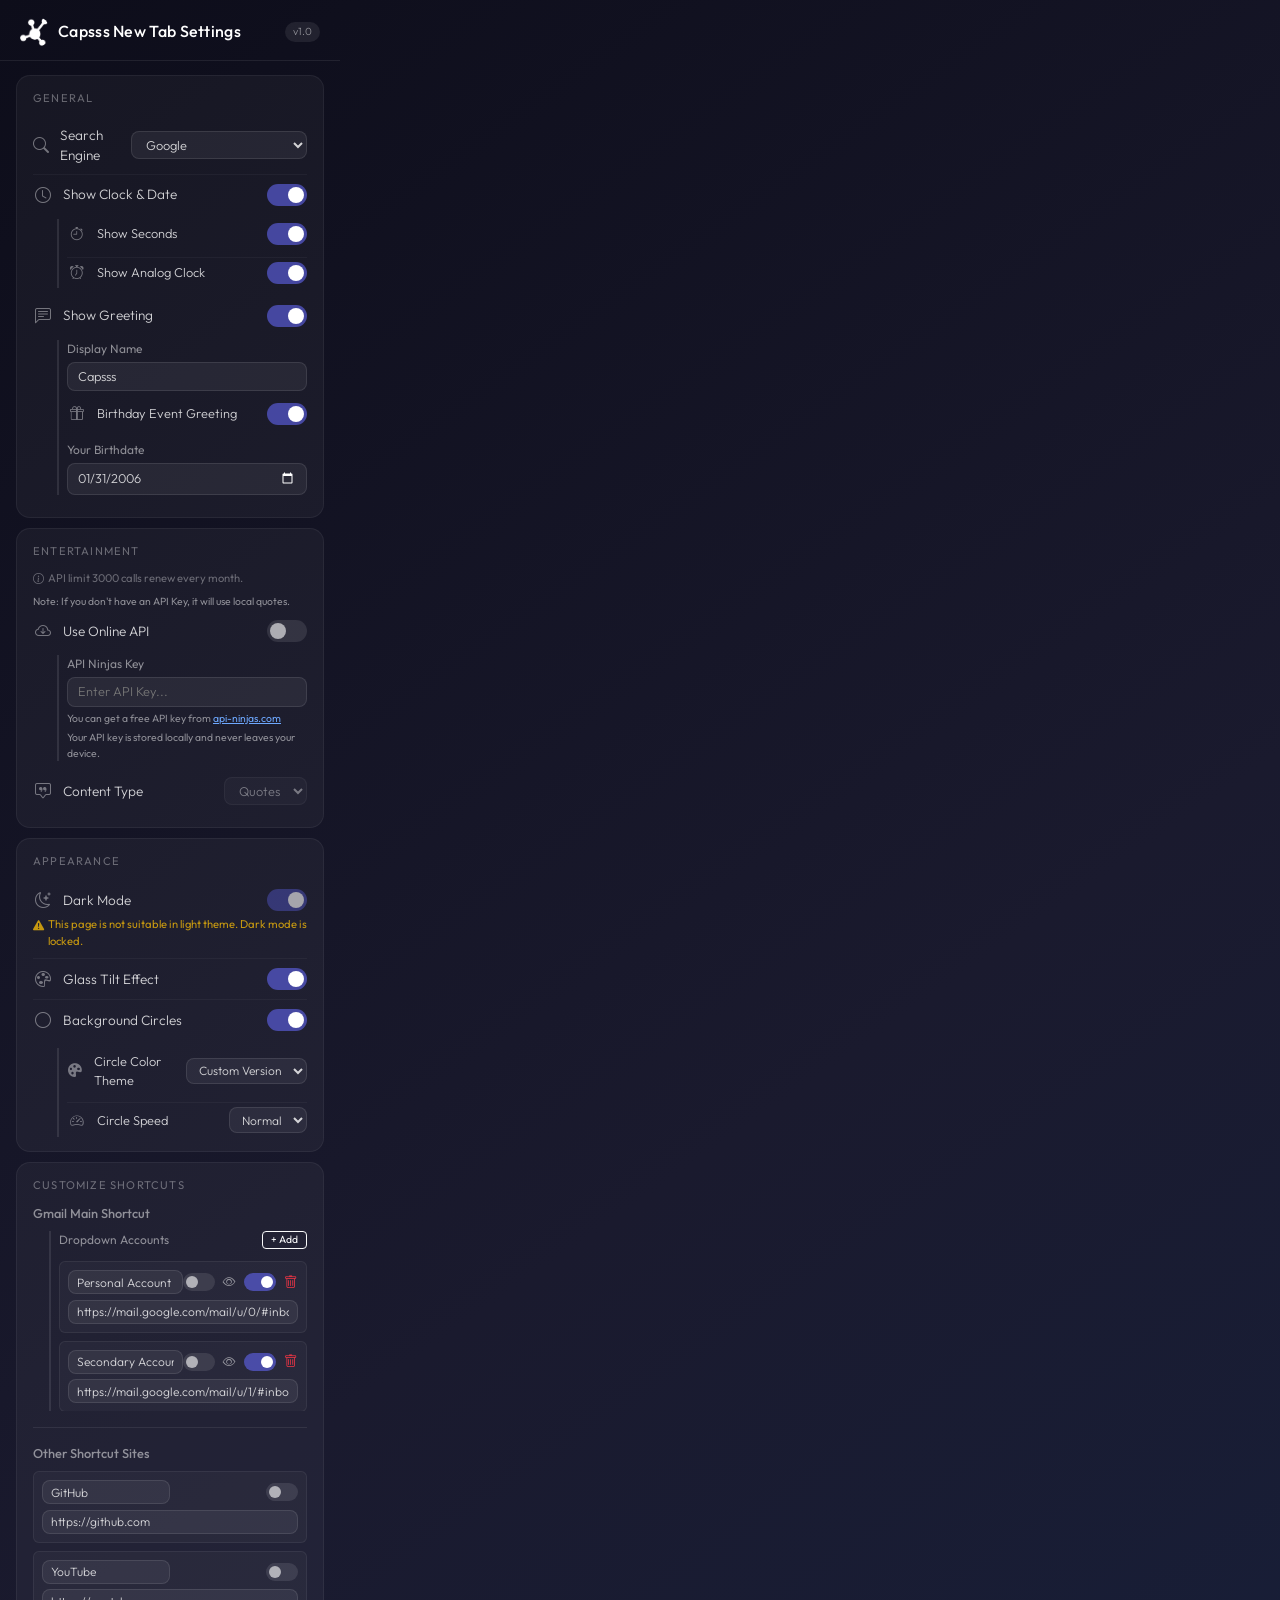
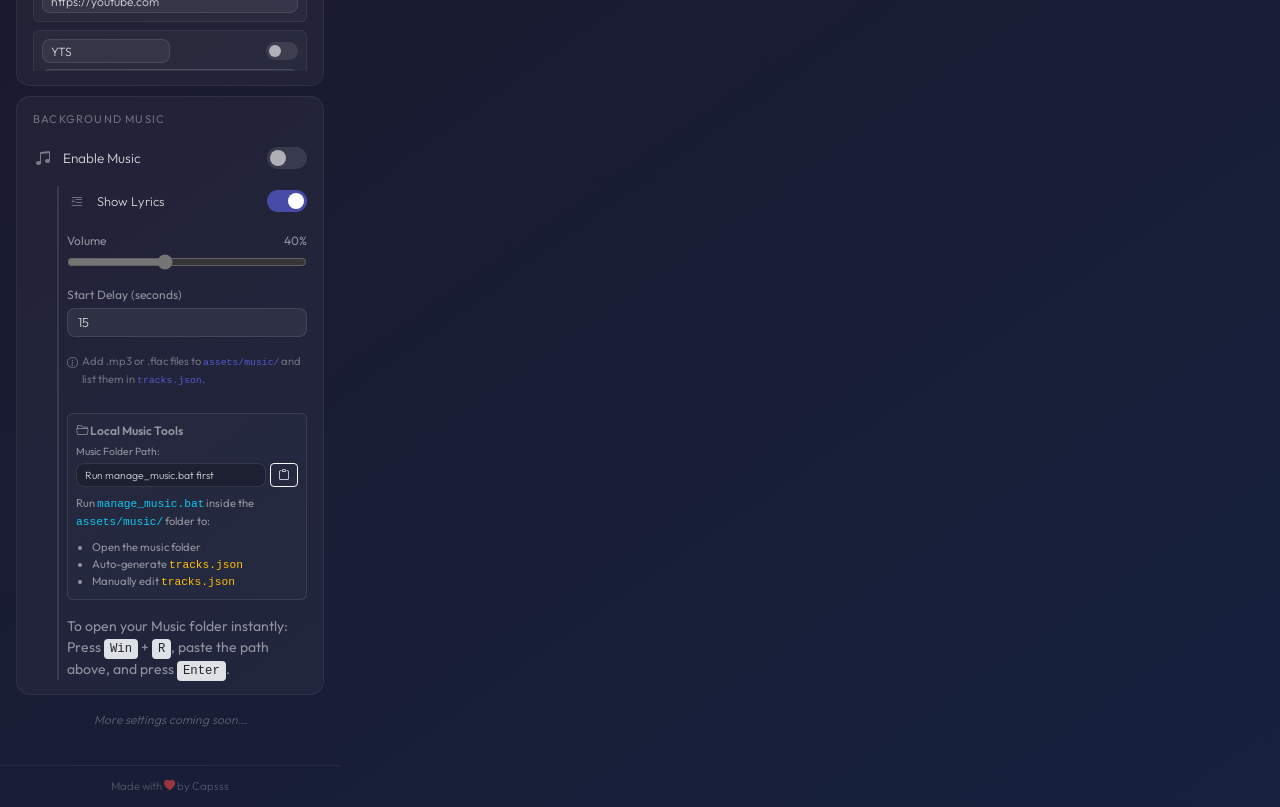
==== commit 19ceb0dc: "feat: implement music player functionality by adding audio tracks, lyrics, and supporting logic." ====
--- a/popup.html
+++ b/popup.html
@@ -3,13 +3,13 @@
   <head>
     <meta charset="UTF-8" />
     <meta name="viewport" content="width=device-width, initial-scale=1.0" />
-    <link href="/assets/vendors/bootstrap/bootstrap.min.css" rel="stylesheet" />
-    <link href="/assets/fonts/family.css" rel="stylesheet" />
-    <link rel="stylesheet" href="/assets/vendors/bootstrap/bootstrap-icons.min.css" />
-    <link rel="stylesheet" href="/assets/css/liquid-glass.css" />
-    <link rel="stylesheet" href="/assets/css/animationKeyframes.css" />
-    <link rel="stylesheet" href="/assets/vendors/sweetalert2/sweetalert2.css" />
-    <link rel="stylesheet" href="/assets/vendors/sweetalert2/sweetalertBootstrap.css" />
+    <link href="assets/vendors/bootstrap/bootstrap.min.css" rel="stylesheet" />
+    <link href="assets/fonts/family.css" rel="stylesheet" />
+    <link rel="stylesheet" href="assets/vendors/bootstrap/bootstrap-icons.min.css" />
+    <link rel="stylesheet" href="assets/css/liquid-glass.css" />
+    <link rel="stylesheet" href="assets/css/animationKeyframes.css" />
+    <link rel="stylesheet" href="assets/vendors/sweetalert2/sweetalert2.css" />
+    <link rel="stylesheet" href="assets/vendors/sweetalert2/sweetalertBootstrap.css" />
     <title>Settings — Capsss New Tab</title>
     <style>
       *,
@@ -668,8 +668,8 @@
 
     <div class="popup-footer">Made with <i class="bi bi-heart-fill" style="color: rgba(239, 68, 68, 0.6)"></i> by Capsss</div>
 
-    <script src="/assets/vendors/bootstrap/bootstrap.bundle.min.js"></script>
-    <script src="/assets/vendors/sweetalert2/sweetalert2.js"></script>
+    <script src="assets/vendors/bootstrap/bootstrap.bundle.min.js"></script>
+    <script src="assets/vendors/sweetalert2/sweetalert2.js"></script>
     <script type="module" src="popup.js"></script>
   </body>
 </html>
--- a/assets/fonts/family.css
+++ b/assets/fonts/family.css
@@ -4,7 +4,7 @@
   font-style: normal;
   font-weight: 200;
   font-display: swap;
-  src: url(/assets/fonts/QGYvz_MVcBeNP4NJuktqQ4E.woff2) format('woff2');
+  src: url(QGYvz_MVcBeNP4NJuktqQ4E.woff2) format('woff2');
   unicode-range: U+0100-02BA, U+02BD-02C5, U+02C7-02CC, U+02CE-02D7, U+02DD-02FF, U+0304, U+0308, U+0329, U+1D00-1DBF, U+1E00-1E9F, U+1EF2-1EFF, U+2020, U+20A0-20AB, U+20AD-20C0, U+2113, U+2C60-2C7F, U+A720-A7FF;
 }
 /* latin */
@@ -13,7 +13,7 @@
   font-style: normal;
   font-weight: 200;
   font-display: swap;
-  src: url(/assets/fonts/QGYvz_MVcBeNP4NJtEtq.woff2) format('woff2');
+  src: url(QGYvz_MVcBeNP4NJtEtq.woff2) format('woff2');
   unicode-range: U+0000-00FF, U+0131, U+0152-0153, U+02BB-02BC, U+02C6, U+02DA, U+02DC, U+0304, U+0308, U+0329, U+2000-206F, U+20AC, U+2122, U+2191, U+2193, U+2212, U+2215, U+FEFF, U+FFFD;
 }
 /* latin-ext */
@@ -22,7 +22,7 @@
   font-style: normal;
   font-weight: 300;
   font-display: swap;
-  src: url(/assets/fonts/QGYvz_MVcBeNP4NJuktqQ4E.woff2) format('woff2');
+  src: url(QGYvz_MVcBeNP4NJuktqQ4E.woff2) format('woff2');
   unicode-range: U+0100-02BA, U+02BD-02C5, U+02C7-02CC, U+02CE-02D7, U+02DD-02FF, U+0304, U+0308, U+0329, U+1D00-1DBF, U+1E00-1E9F, U+1EF2-1EFF, U+2020, U+20A0-20AB, U+20AD-20C0, U+2113, U+2C60-2C7F, U+A720-A7FF;
 }
 /* latin */
@@ -31,7 +31,7 @@
   font-style: normal;
   font-weight: 300;
   font-display: swap;
-  src: url(/assets/fonts/QGYvz_MVcBeNP4NJtEtq.woff2) format('woff2');
+  src: url(QGYvz_MVcBeNP4NJtEtq.woff2) format('woff2');
   unicode-range: U+0000-00FF, U+0131, U+0152-0153, U+02BB-02BC, U+02C6, U+02DA, U+02DC, U+0304, U+0308, U+0329, U+2000-206F, U+20AC, U+2122, U+2191, U+2193, U+2212, U+2215, U+FEFF, U+FFFD;
 }
 /* latin-ext */
@@ -40,7 +40,7 @@
   font-style: normal;
   font-weight: 400;
   font-display: swap;
-  src: url(/assets/fonts/QGYvz_MVcBeNP4NJuktqQ4E.woff2) format('woff2');
+  src: url(QGYvz_MVcBeNP4NJuktqQ4E.woff2) format('woff2');
   unicode-range: U+0100-02BA, U+02BD-02C5, U+02C7-02CC, U+02CE-02D7, U+02DD-02FF, U+0304, U+0308, U+0329, U+1D00-1DBF, U+1E00-1E9F, U+1EF2-1EFF, U+2020, U+20A0-20AB, U+20AD-20C0, U+2113, U+2C60-2C7F, U+A720-A7FF;
 }
 /* latin */
@@ -49,7 +49,7 @@
   font-style: normal;
   font-weight: 400;
   font-display: swap;
-  src: url(/assets/fonts/QGYvz_MVcBeNP4NJtEtq.woff2) format('woff2');
+  src: url(QGYvz_MVcBeNP4NJtEtq.woff2) format('woff2');
   unicode-range: U+0000-00FF, U+0131, U+0152-0153, U+02BB-02BC, U+02C6, U+02DA, U+02DC, U+0304, U+0308, U+0329, U+2000-206F, U+20AC, U+2122, U+2191, U+2193, U+2212, U+2215, U+FEFF, U+FFFD;
 }
 /* latin-ext */
@@ -58,7 +58,7 @@
   font-style: normal;
   font-weight: 500;
   font-display: swap;
-  src: url(/assets/fonts/QGYvz_MVcBeNP4NJuktqQ4E.woff2) format('woff2');
+  src: url(QGYvz_MVcBeNP4NJuktqQ4E.woff2) format('woff2');
   unicode-range: U+0100-02BA, U+02BD-02C5, U+02C7-02CC, U+02CE-02D7, U+02DD-02FF, U+0304, U+0308, U+0329, U+1D00-1DBF, U+1E00-1E9F, U+1EF2-1EFF, U+2020, U+20A0-20AB, U+20AD-20C0, U+2113, U+2C60-2C7F, U+A720-A7FF;
 }
 /* latin */
@@ -67,7 +67,7 @@
   font-style: normal;
   font-weight: 500;
   font-display: swap;
-  src: url(/assets/fonts/QGYvz_MVcBeNP4NJtEtq.woff2) format('woff2');
+  src: url(QGYvz_MVcBeNP4NJtEtq.woff2) format('woff2');
   unicode-range: U+0000-00FF, U+0131, U+0152-0153, U+02BB-02BC, U+02C6, U+02DA, U+02DC, U+0304, U+0308, U+0329, U+2000-206F, U+20AC, U+2122, U+2191, U+2193, U+2212, U+2215, U+FEFF, U+FFFD;
 }
 /* latin-ext */
@@ -76,7 +76,7 @@
   font-style: normal;
   font-weight: 600;
   font-display: swap;
-  src: url(/assets/fonts/QGYvz_MVcBeNP4NJuktqQ4E.woff2) format('woff2');
+  src: url(QGYvz_MVcBeNP4NJuktqQ4E.woff2) format('woff2');
   unicode-range: U+0100-02BA, U+02BD-02C5, U+02C7-02CC, U+02CE-02D7, U+02DD-02FF, U+0304, U+0308, U+0329, U+1D00-1DBF, U+1E00-1E9F, U+1EF2-1EFF, U+2020, U+20A0-20AB, U+20AD-20C0, U+2113, U+2C60-2C7F, U+A720-A7FF;
 }
 /* latin */
@@ -85,7 +85,7 @@
   font-style: normal;
   font-weight: 600;
   font-display: swap;
-  src: url(/assets/fonts/QGYvz_MVcBeNP4NJtEtq.woff2) format('woff2');
+  src: url(QGYvz_MVcBeNP4NJtEtq.woff2) format('woff2');
   unicode-range: U+0000-00FF, U+0131, U+0152-0153, U+02BB-02BC, U+02C6, U+02DA, U+02DC, U+0304, U+0308, U+0329, U+2000-206F, U+20AC, U+2122, U+2191, U+2193, U+2212, U+2215, U+FEFF, U+FFFD;
 }/* latin-ext */
 @font-face {
@@ -93,7 +93,7 @@
   font-style: normal;
   font-weight: 200;
   font-display: swap;
-  src: url(/assets/fonts/QGYvz_MVcBeNP4NJuktqQ4E.woff2) format('woff2');
+  src: url(QGYvz_MVcBeNP4NJuktqQ4E.woff2) format('woff2');
   unicode-range: U+0100-02BA, U+02BD-02C5, U+02C7-02CC, U+02CE-02D7, U+02DD-02FF, U+0304, U+0308, U+0329, U+1D00-1DBF, U+1E00-1E9F, U+1EF2-1EFF, U+2020, U+20A0-20AB, U+20AD-20C0, U+2113, U+2C60-2C7F, U+A720-A7FF;
 }
 /* latin */
@@ -102,7 +102,7 @@
   font-style: normal;
   font-weight: 200;
   font-display: swap;
-  src: url(/assets/fonts/QGYvz_MVcBeNP4NJtEtq.woff2) format('woff2');
+  src: url(QGYvz_MVcBeNP4NJtEtq.woff2) format('woff2');
   unicode-range: U+0000-00FF, U+0131, U+0152-0153, U+02BB-02BC, U+02C6, U+02DA, U+02DC, U+0304, U+0308, U+0329, U+2000-206F, U+20AC, U+2122, U+2191, U+2193, U+2212, U+2215, U+FEFF, U+FFFD;
 }
 /* latin-ext */
@@ -111,7 +111,7 @@
   font-style: normal;
   font-weight: 300;
   font-display: swap;
-  src: url(/assets/fonts/QGYvz_MVcBeNP4NJuktqQ4E.woff2) format('woff2');
+  src: url(QGYvz_MVcBeNP4NJuktqQ4E.woff2) format('woff2');
   unicode-range: U+0100-02BA, U+02BD-02C5, U+02C7-02CC, U+02CE-02D7, U+02DD-02FF, U+0304, U+0308, U+0329, U+1D00-1DBF, U+1E00-1E9F, U+1EF2-1EFF, U+2020, U+20A0-20AB, U+20AD-20C0, U+2113, U+2C60-2C7F, U+A720-A7FF;
 }
 /* latin */
@@ -120,7 +120,7 @@
   font-style: normal;
   font-weight: 300;
   font-display: swap;
-  src: url(/assets/fonts/QGYvz_MVcBeNP4NJtEtq.woff2) format('woff2');
+  src: url(QGYvz_MVcBeNP4NJtEtq.woff2) format('woff2');
   unicode-range: U+0000-00FF, U+0131, U+0152-0153, U+02BB-02BC, U+02C6, U+02DA, U+02DC, U+0304, U+0308, U+0329, U+2000-206F, U+20AC, U+2122, U+2191, U+2193, U+2212, U+2215, U+FEFF, U+FFFD;
 }
 /* latin-ext */
@@ -129,7 +129,7 @@
   font-style: normal;
   font-weight: 400;
   font-display: swap;
-  src: url(/assets/fonts/QGYvz_MVcBeNP4NJuktqQ4E.woff2) format('woff2');
+  src: url(QGYvz_MVcBeNP4NJuktqQ4E.woff2) format('woff2');
   unicode-range: U+0100-02BA, U+02BD-02C5, U+02C7-02CC, U+02CE-02D7, U+02DD-02FF, U+0304, U+0308, U+0329, U+1D00-1DBF, U+1E00-1E9F, U+1EF2-1EFF, U+2020, U+20A0-20AB, U+20AD-20C0, U+2113, U+2C60-2C7F, U+A720-A7FF;
 }
 /* latin */
@@ -138,7 +138,7 @@
   font-style: normal;
   font-weight: 400;
   font-display: swap;
-  src: url(/assets/fonts/QGYvz_MVcBeNP4NJtEtq.woff2) format('woff2');
+  src: url(QGYvz_MVcBeNP4NJtEtq.woff2) format('woff2');
   unicode-range: U+0000-00FF, U+0131, U+0152-0153, U+02BB-02BC, U+02C6, U+02DA, U+02DC, U+0304, U+0308, U+0329, U+2000-206F, U+20AC, U+2122, U+2191, U+2193, U+2212, U+2215, U+FEFF, U+FFFD;
 }
 /* latin-ext */
@@ -147,7 +147,7 @@
   font-style: normal;
   font-weight: 500;
   font-display: swap;
-  src: url(/assets/fonts/QGYvz_MVcBeNP4NJuktqQ4E.woff2) format('woff2');
+  src: url(QGYvz_MVcBeNP4NJuktqQ4E.woff2) format('woff2');
   unicode-range: U+0100-02BA, U+02BD-02C5, U+02C7-02CC, U+02CE-02D7, U+02DD-02FF, U+0304, U+0308, U+0329, U+1D00-1DBF, U+1E00-1E9F, U+1EF2-1EFF, U+2020, U+20A0-20AB, U+20AD-20C0, U+2113, U+2C60-2C7F, U+A720-A7FF;
 }
 /* latin */
@@ -156,7 +156,7 @@
   font-style: normal;
   font-weight: 500;
   font-display: swap;
-  src: url(/assets/fonts/QGYvz_MVcBeNP4NJtEtq.woff2) format('woff2');
+  src: url(QGYvz_MVcBeNP4NJtEtq.woff2) format('woff2');
   unicode-range: U+0000-00FF, U+0131, U+0152-0153, U+02BB-02BC, U+02C6, U+02DA, U+02DC, U+0304, U+0308, U+0329, U+2000-206F, U+20AC, U+2122, U+2191, U+2193, U+2212, U+2215, U+FEFF, U+FFFD;
 }
 /* latin-ext */
@@ -165,7 +165,7 @@
   font-style: normal;
   font-weight: 600;
   font-display: swap;
-  src: url(/assets/fonts/QGYvz_MVcBeNP4NJuktqQ4E.woff2) format('woff2');
+  src: url(QGYvz_MVcBeNP4NJuktqQ4E.woff2) format('woff2');
   unicode-range: U+0100-02BA, U+02BD-02C5, U+02C7-02CC, U+02CE-02D7, U+02DD-02FF, U+0304, U+0308, U+0329, U+1D00-1DBF, U+1E00-1E9F, U+1EF2-1EFF, U+2020, U+20A0-20AB, U+20AD-20C0, U+2113, U+2C60-2C7F, U+A720-A7FF;
 }
 /* latin */
@@ -174,6 +174,6 @@
   font-style: normal;
   font-weight: 600;
   font-display: swap;
-  src: url(/assets/fonts/QGYvz_MVcBeNP4NJtEtq.woff2) format('woff2');
+  src: url(QGYvz_MVcBeNP4NJtEtq.woff2) format('woff2');
   unicode-range: U+0000-00FF, U+0131, U+0152-0153, U+02BB-02BC, U+02C6, U+02DA, U+02DC, U+0304, U+0308, U+0329, U+2000-206F, U+20AC, U+2122, U+2191, U+2193, U+2212, U+2215, U+FEFF, U+FFFD;
 }
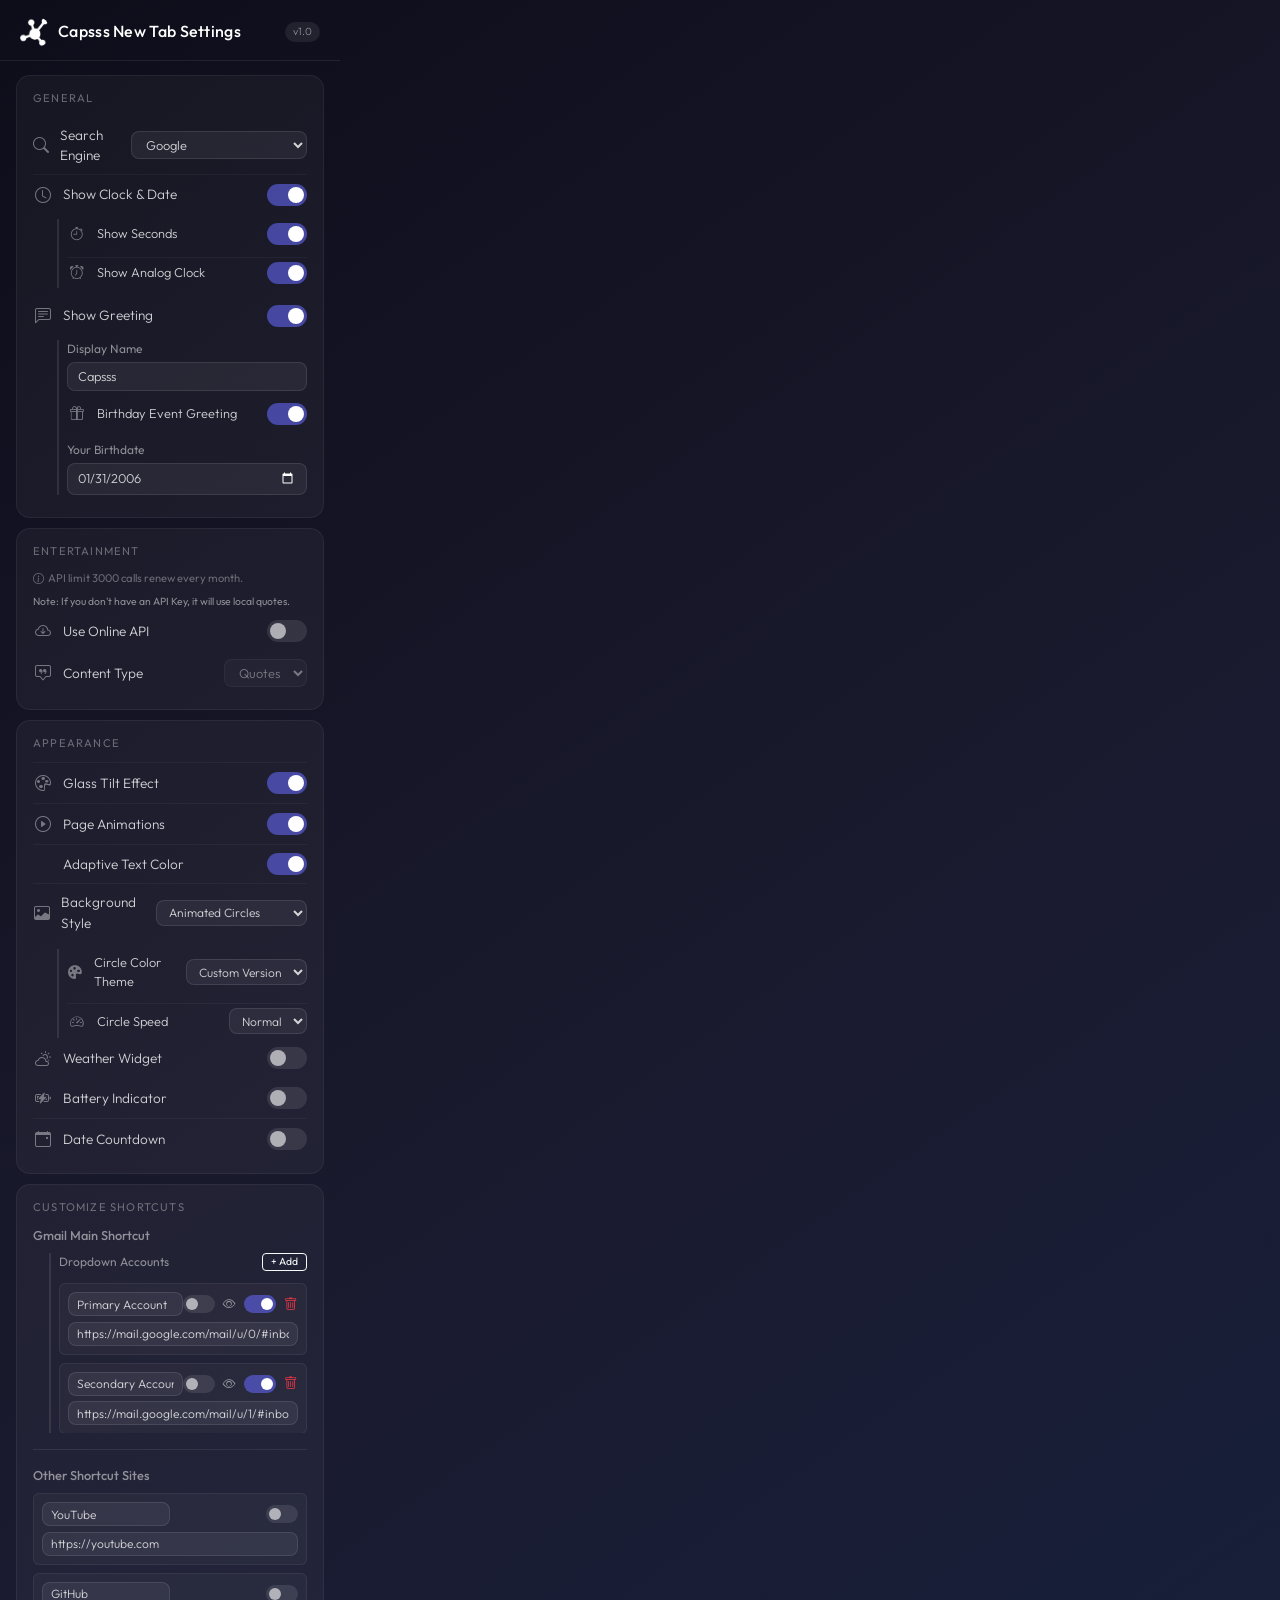
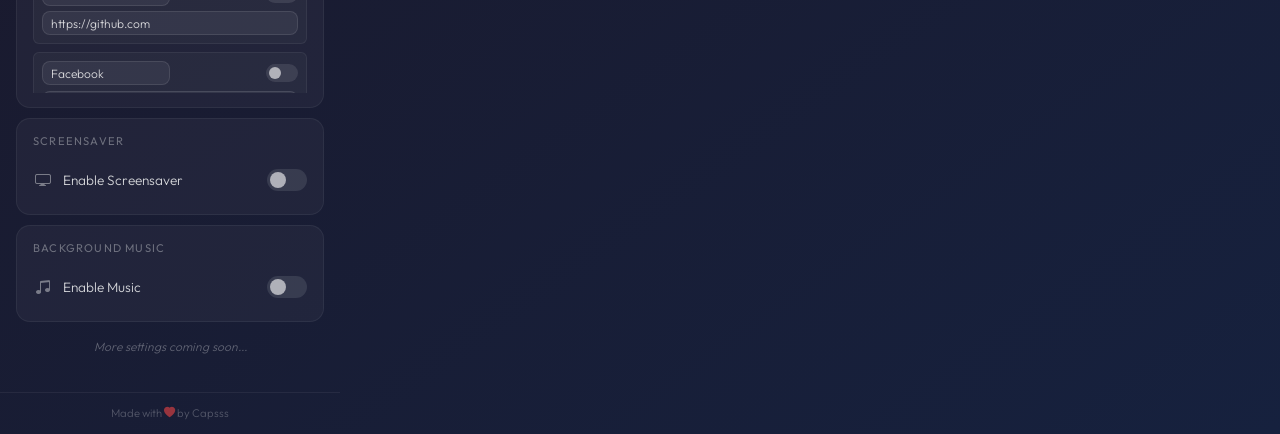
==== commit ebff5a0a: "feat(easterEggs): implement audio and visual easter eggs with confetti" ====
--- a/popup.html
+++ b/popup.html
@@ -454,7 +454,7 @@
       <div class="settings-section">
         <div class="settings-section-title">Appearance</div>
 
-        <div class="setting-row flex-wrap">
+        <div class="setting-row flex-wrap opacity-75 d-none">
           <div class="w-100 d-flex align-items-center justify-content-between">
             <div class="setting-label">
               <i class="bi bi-moon-stars"></i>
@@ -484,16 +484,41 @@
 
         <div class="setting-row">
           <div class="setting-label">
-            <i class="bi bi-circle"></i>
-            <span>Background Circles</span>
-          </div>
-          <label class="toggle-switch">
-            <input type="checkbox" id="toggleCircles" checked />
-            <span class="toggle-slider"></span>
-          </label>
-        </div>
-
-        <div id="circleSubSettings" class="ms-4 ps-2 border-start d-flex flex-column gap-2 mt-2" style="border-width: 2px !important; border-color: rgba(255, 255, 255, 0.1) !important">
+            <i class="bi bi-play-circle"></i>
+            <span>Page Animations</span>
+          </div>
+          <label class="toggle-switch">
+            <input type="checkbox" id="toggleAnimations" checked />
+            <span class="toggle-slider"></span>
+          </label>
+        </div>
+
+        <div class="setting-row">
+          <div class="setting-label">
+            <i class="bi bi-brightness-auto"></i>
+            <span>Adaptive Text Color</span>
+          </div>
+          <label class="toggle-switch">
+            <input type="checkbox" id="toggleAdaptiveTextColor" checked />
+            <span class="toggle-slider"></span>
+          </label>
+        </div>
+
+        <div class="setting-row">
+          <div class="setting-label">
+            <i class="bi bi-image"></i>
+            <span>Background Style</span>
+          </div>
+          <select class="setting-select py-0 px-2" id="selectBgStyle" style="font-size: 0.75rem; height: 26px">
+            <option value="circles" selected>Animated Circles</option>
+            <option value="gradient">Color / Gradient</option>
+            <option value="image">Custom Image</option>
+            <option value="slideshow">Wallpaper Slideshow</option>
+            <option value="dynamic">Dynamic Wallpaper</option>
+          </select>
+        </div>
+
+        <div id="circleSubSettings" class="ms-4 ps-2 border-start d-flex flex-column gap-2 mt-2" style="border-width: 2px !important; border-color: rgba(255, 255, 255, 0.1) !important; display: none;">
           <div class="setting-row py-1">
             <div class="setting-label">
               <i class="bi bi-palette-fill" style="font-size: 0.85rem"></i>
@@ -507,7 +532,6 @@
               <option value="light">Light</option>
               <option value="dark">Dark</option>
               <option value="cv" selected>Custom Version</option>
-              <option value="random">Random</option>
             </select>
           </div>
           <div class="setting-row py-1">
@@ -520,6 +544,124 @@
               <option value="normal" selected>Normal</option>
               <option value="fast">Fast</option>
             </select>
+          </div>
+        </div>
+
+        <div id="gradientSubSettings" class="ms-4 ps-2 border-start d-flex flex-column gap-2 mt-2" style="border-width: 2px !important; border-color: rgba(255, 255, 255, 0.1) !important; display: none;">
+          <div class="d-flex flex-column gap-1 w-100">
+            <label for="inputBgGradient" class="text-white-50" style="font-size: 0.75rem">CSS Gradient / Color</label>
+            <input type="text" id="inputBgGradient" class="w-100 setting-select" placeholder="e.g. #ff0000, rgb(0,0,0), or linear-gradient(...)" style="font-size: 0.8rem; cursor: text; text-align: left" />
+          </div>
+        </div>
+
+        <div id="imageSubSettings" class="ms-4 ps-2 border-start d-flex flex-column gap-2 mt-2" style="border-width: 2px !important; border-color: rgba(255, 255, 255, 0.1) !important; display: none;">
+          <div class="d-flex flex-column gap-1 w-100">
+            <label for="inputBgImage" class="text-white-50" style="font-size: 0.75rem">Upload Wallpaper (Max 4MB)</label>
+            <input type="file" id="inputBgImage" accept="image/*" class="w-100 setting-select" style="font-size: 0.8rem" />
+            <button type="button" id="clearBgImageBtn" class="btn btn-sm btn-outline-danger mt-1" style="font-size: 0.75rem">Remove Image</button>
+          </div>
+          <!-- error message container -->
+          <div id="bgImageError" class="mt-1 d-none" style="font-size: 0.75rem;">
+            <i class="bi bi-exclamation-triangle"></i>
+            <span>Image size exceeds 4MB. Please upload a smaller image.</span>
+          </div>
+        </div>
+
+        <div id="slideshowSubSettings" class="ms-4 ps-2 border-start d-flex flex-column gap-2 mt-2" style="border-width: 2px !important; border-color: rgba(255, 255, 255, 0.1) !important; display: none;">
+          <div class="setting-row py-1">
+            <div class="setting-label">
+              <i class="bi bi-clock-history" style="font-size: 0.85rem"></i>
+              <span style="font-size: 0.8rem">Interval (Minutes)</span>
+            </div>
+            <select class="setting-select py-0 px-2" id="selectSlideshowInterval" style="font-size: 0.75rem; height: 26px">
+              <option value="1">1 Minute</option>
+              <option value="5" selected>5 Minutes</option>
+              <option value="15">15 Minutes</option>
+              <option value="60">1 Hour</option>
+            </select>
+          </div>
+          <div class="w-100 mt-1 d-flex align-items-start gap-1" style="font-size: 0.7rem; color: rgba(255, 193, 7, 0.75)">
+            <i class="bi bi-exclamation-triangle-fill opacity-100" style="margin-top: 1px"></i>
+            <span>Images with white or lighter areas are not recommended. Some components may be difficult to see if the image is too bright.</span>
+          </div>
+        </div>
+
+        <div id="dynamicWallpaperSubSettings" class="ms-4 ps-2 border-start d-flex flex-column gap-2 mt-2" style="border-width: 2px !important; border-color: rgba(255, 255, 255, 0.1) !important; display: none;">
+          <div class="setting-row py-1">
+            <div class="setting-label">
+              <i class="bi bi-images" style="font-size: 0.85rem"></i>
+              <span style="font-size: 0.8rem">Dynamic Theme</span>
+            </div>
+            <select class="setting-select py-0 px-2" id="selectDynamicWallpaper" style="font-size: 0.75rem; height: 26px">
+              <option value="RJC_Wallpaper">Loading...</option>
+            </select>
+          </div>
+          <div class="p-2 border border-secondary rounded mt-1" style="background: rgba(255, 255, 255, 0.02); border-color: rgba(255, 255, 255, 0.1) !important; font-size: 0.75rem">
+            <span class="d-block text-white-50 mb-1" style="font-size: 0.7rem">Add dynamic wallpaper folders to <code class="text-info" style="font-size: 0.7rem">assets/images/DynamicWallpapers/</code>.</span>
+            <span class="d-block text-white-50" style="font-size: 0.7rem">Then run <code class="text-info" style="font-size: 0.7rem">manage_wallpapers.bat</code> inside the folder to register them.</span>
+          </div>
+        </div>
+
+        <div class="setting-row">
+          <div class="setting-label">
+            <i class="bi bi-cloud-sun"></i>
+            <span>Weather Widget</span>
+          </div>
+          <label class="toggle-switch">
+            <input type="checkbox" id="toggleWeather" />
+            <span class="toggle-slider"></span>
+          </label>
+        </div>
+        <div id="weatherSubSettings" class="ms-4 ps-2 border-start d-flex flex-column gap-2 mt-2" style="border-width: 2px !important; border-color: rgba(255, 255, 255, 0.1) !important; display: none;">
+          <div class="setting-row py-1">
+            <div class="setting-label">
+              <i class="bi bi-thermometer-half" style="font-size: 0.85rem"></i>
+              <span style="font-size: 0.8rem">Temperature Unit</span>
+            </div>
+            <select class="setting-select py-0 px-2" id="selectWeatherUnit" style="font-size: 0.75rem; height: 26px">
+              <option value="celsius" selected>Celsius (°C)</option>
+              <option value="fahrenheit">Fahrenheit (°F)</option>
+            </select>
+          </div>
+          <div class="d-flex flex-column gap-1 w-100">
+            <label class="text-white-50" style="font-size: 0.75rem">Manual Location (Optional)</label>
+            <div class="d-flex gap-2">
+              <input type="text" id="inputWeatherLat" class="setting-select w-50 py-1" placeholder="Latitude" style="font-size: 0.75rem; text-align: left; cursor: text" />
+              <input type="text" id="inputWeatherLon" class="setting-select w-50 py-1" placeholder="Longitude" style="font-size: 0.75rem; text-align: left; cursor: text" />
+            </div>
+            <small class="text-white-50" style="font-size: 0.65rem">Leave blank to use auto-geolocation.</small>
+          </div>
+        </div>
+
+        <div class="setting-row">
+          <div class="setting-label">
+            <i class="bi bi-battery-charging"></i>
+            <span>Battery Indicator</span>
+          </div>
+          <label class="toggle-switch">
+            <input type="checkbox" id="toggleBattery" />
+            <span class="toggle-slider"></span>
+          </label>
+        </div>
+
+        <div class="setting-row">
+          <div class="setting-label">
+            <i class="bi bi-calendar-event"></i>
+            <span>Date Countdown</span>
+          </div>
+          <label class="toggle-switch">
+            <input type="checkbox" id="toggleCountdown" />
+            <span class="toggle-slider"></span>
+          </label>
+        </div>
+        <div id="countdownSubSettings" class="ms-4 ps-2 border-start d-flex flex-column gap-2 mt-2" style="border-width: 2px !important; border-color: rgba(255, 255, 255, 0.1) !important; display: none;">
+          <div class="d-flex flex-column gap-1 w-100">
+            <label for="inputCountdownName" class="text-white-50" style="font-size: 0.75rem">Event Name</label>
+            <input type="text" id="inputCountdownName" class="w-100 setting-select" placeholder="New Year" style="font-size: 0.8rem; cursor: text; text-align: left" />
+          </div>
+          <div class="d-flex flex-column gap-1 mt-1 w-100">
+            <label for="inputCountdownDate" class="text-white-50" style="font-size: 0.75rem">Target Date & Time</label>
+            <input type="datetime-local" id="inputCountdownDate" class="w-100 setting-select" style="font-size: 0.8rem; height: 32px" />
           </div>
         </div>
       </div>
@@ -564,7 +706,6 @@
               <button type="button" id="addGmailDropdownItemBtn" class="btn btn-sm btn-outline-light py-0 px-2" style="font-size: 0.65rem">+ Add</button>
             </div>
             <div id="gmailDropdownItemsList" class="d-flex flex-column gap-2 max-height-150 overflow-y-auto pr-1">
-
             </div>
           </div>
         </div>
@@ -581,6 +722,53 @@
       </div>
 
       <div class="settings-section">
+        <div class="settings-section-title">Screensaver</div>
+
+        <div class="setting-row">
+          <div class="setting-label">
+            <i class="bi bi-display"></i>
+            <span>Enable Screensaver</span>
+          </div>
+          <label class="toggle-switch">
+            <input type="checkbox" id="toggleScreensaver" />
+            <span class="toggle-slider"></span>
+          </label>
+        </div>
+
+        <div id="screensaverSubSettings" class="ms-4 ps-2 border-start d-flex flex-column gap-2 mt-2 d-none" style="border-width: 2px !important; border-color: rgba(255, 255, 255, 0.1) !important">
+          <div class="setting-row py-1">
+            <div class="setting-label">
+              <i class="bi bi-collection-play" style="font-size: 0.85rem"></i>
+              <span style="font-size: 0.8rem">Screensaver Type</span>
+            </div>
+            <select class="setting-select py-0 px-2" id="selectScreensaverType" style="font-size: 0.75rem; height: 26px">
+              <option value="random" selected>Random</option>
+              <option value="matrix">Matrix Rain</option>
+              <option value="dvd">DVD Bouncer</option>
+            </select>
+          </div>
+
+          <div class="setting-row py-1">
+            <div class="setting-label">
+              <i class="bi bi-hourglass-split" style="font-size: 0.85rem"></i>
+              <span style="font-size: 0.8rem">Idle Time</span>
+            </div>
+            <select class="setting-select py-0 px-2" id="selectScreensaverIdle" style="font-size: 0.75rem; height: 26px">
+              <option value="1">1 Minute</option>
+              <option value="5" selected>5 Minutes</option>
+              <option value="15">15 Minutes</option>
+              <option value="30">30 Minutes</option>
+            </select>
+          </div>
+
+          <div class="d-flex align-items-start gap-1" style="font-size: 0.7rem; color: rgba(255, 255, 255, 0.35)">
+            <i class="bi bi-info-circle" style="margin-top: 1px"></i>
+            <span>Screensaver activates after the selected idle time. Move your mouse or press any key to dismiss it.</span>
+          </div>
+        </div>
+      </div>
+
+      <div class="settings-section">
         <div class="settings-section-title">Background Music</div>
 
         <div class="setting-row">
@@ -596,8 +784,8 @@
 
         <div
           id="musicSubSettings"
-          class="ms-4 ps-2 border-start d-flex flex-column gap-3 mt-2"
-          style="border-width: 2px !important; border-color: rgba(255, 255, 255, 0.1) !important; display: none !important"
+          class="ms-4 ps-2 border-start d-flex flex-column gap-3 mt-2 d-none"
+          style="border-width: 2px !important; border-color: rgba(255, 255, 255, 0.1) !important;"
         >
           <div class="setting-row py-1">
             <div class="setting-label">
--- a/assets/css/animationKeyframes.css
+++ b/assets/css/animationKeyframes.css
@@ -143,4 +143,44 @@
 @keyframes fadeCircleIn-minimal {
   0% { opacity: 0; }
   100% { opacity: 0.2; }
+}
+
+@keyframes eggBeat {
+  0%,
+  100% {
+    transform: scale(1);
+  }
+  25% {
+    transform: scale(1.2);
+  }
+  50% {
+    transform: scale(0.9);
+  }
+  75% {
+    transform: scale(1.1);
+  }
+}
+
+@keyframes marquee-backforth {
+  0% {
+    transform: translateX(0);
+  }
+  40% {
+    transform: translateX(0);
+  }
+  65% {
+    transform: translateX(calc(-100% - 3em));
+  }
+  100% {
+    transform: translateX(0);
+  }
+}
+
+@keyframes spinDisc {
+  from {
+    transform: rotate(0deg);
+  }
+  to {
+    transform: rotate(360deg);
+  }
 }
